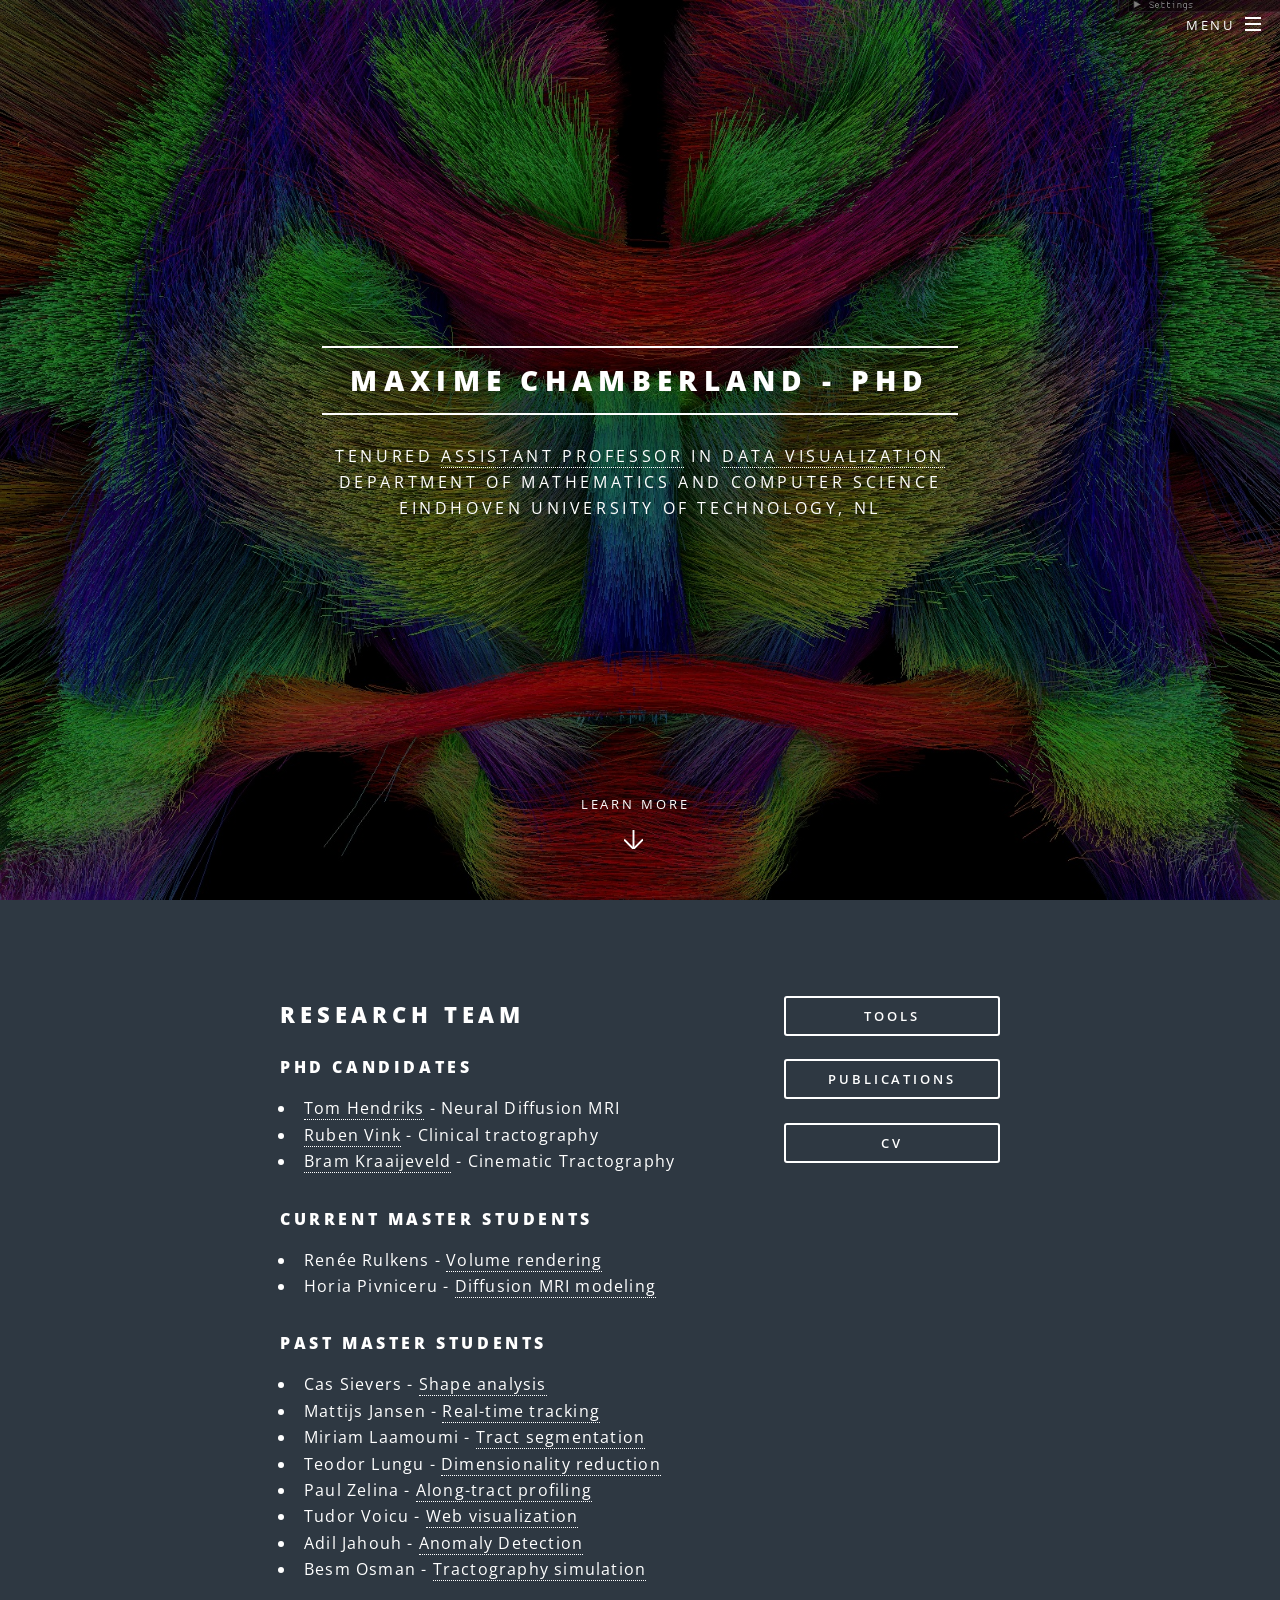
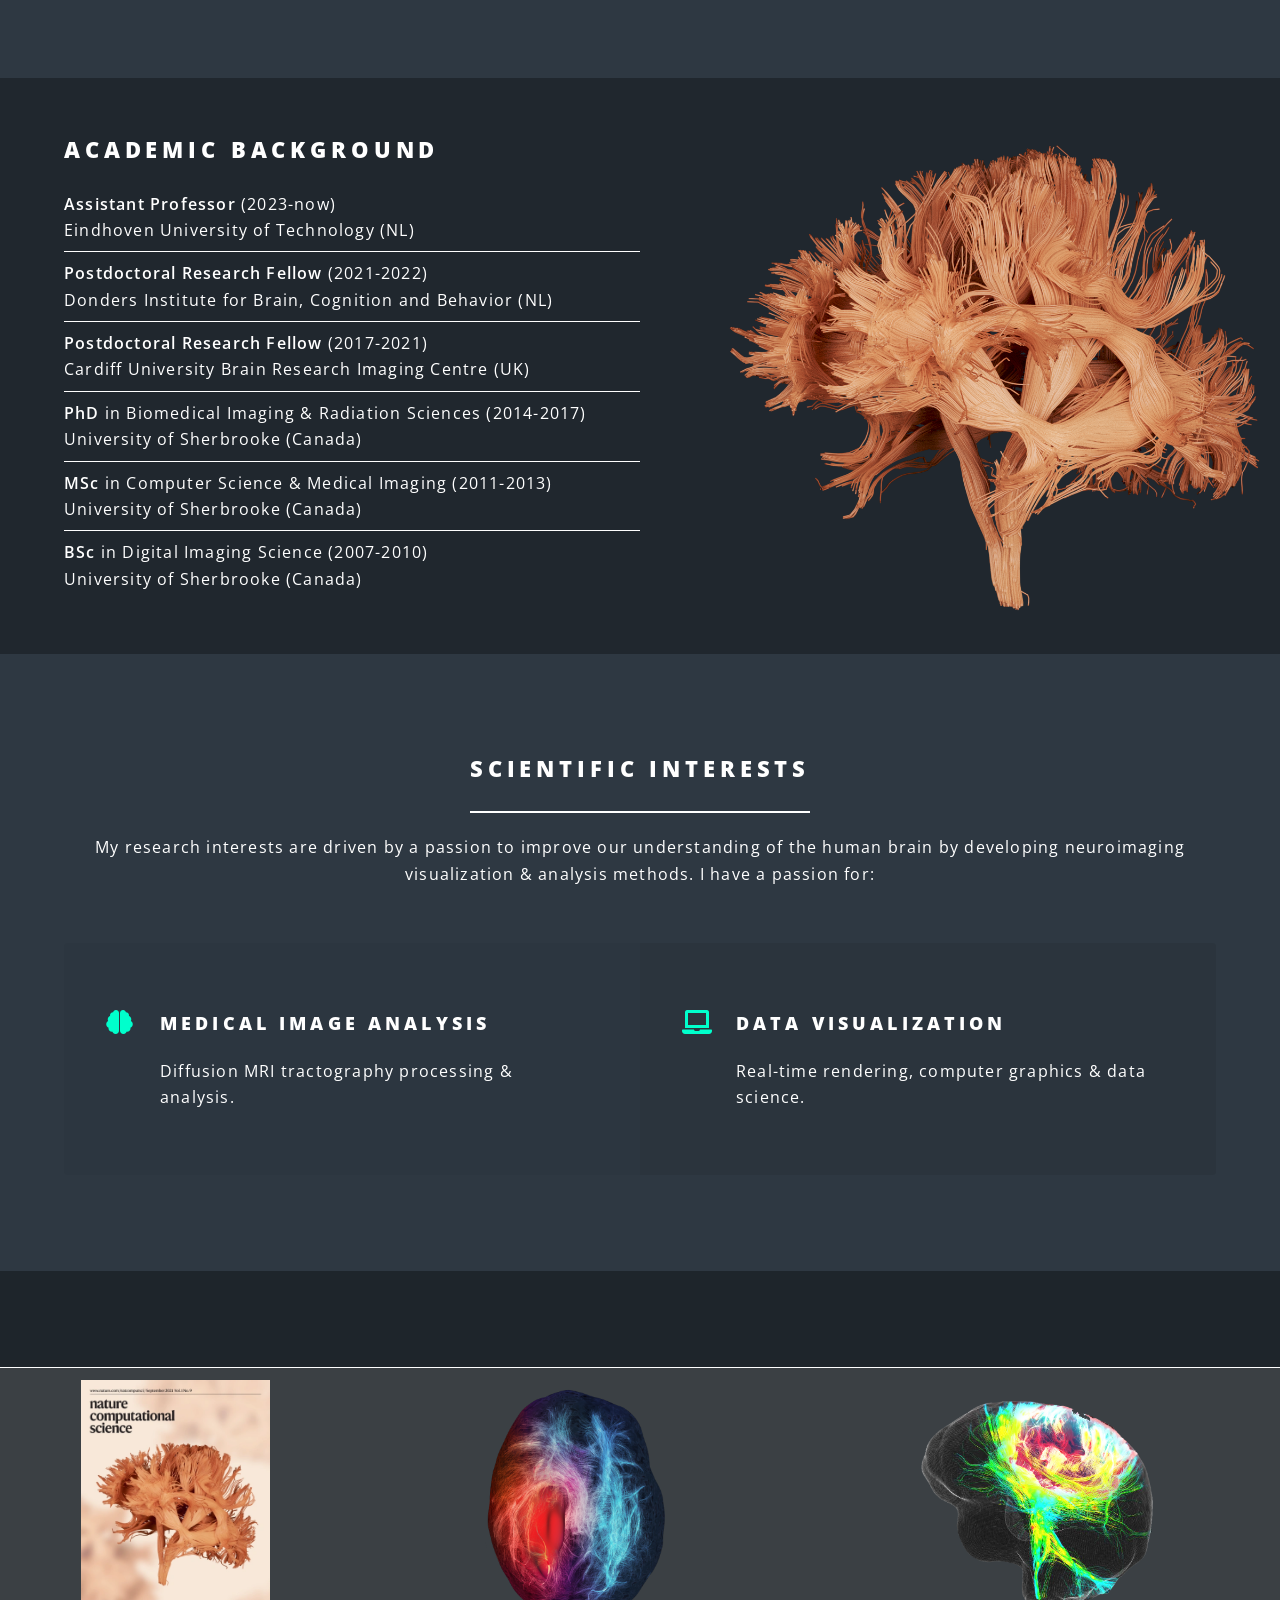
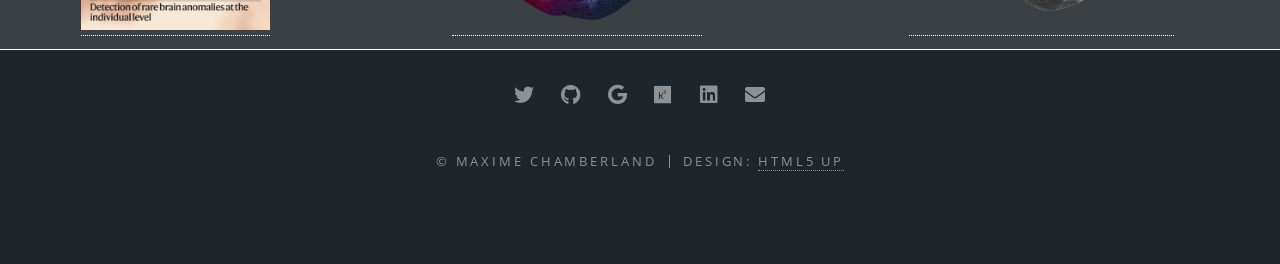
==== index.html @ 9c2e7311 "Update index.html" ====
<!DOCTYPE HTML>
<!--
	Spectral by HTML5 UP
	html5up.net | @ajlkn
	Free for personal and commercial use under the CCA 3.0 license (html5up.net/license)
-->
<html>
	<head>
		<title>Maxime Chamberland - PhD</title>
		<meta charset="utf-8" />
		<meta name="viewport" content="width=device-width, initial-scale=1, user-scalable=no" />
		<link rel="stylesheet" href="assets/css/main.css" />
		<noscript><link rel="stylesheet" href="assets/css/noscript.css" /></noscript>
	</head>
	<body class="landing is-preload">

		<!-- Page Wrapper -->
			<div id="page-wrapper">

				<!-- Header -->
					<header id="header" class="alt">
						<h1><a href="index.html">Maxime Chamberland</a></h1>
						<nav id="nav">
							<ul>
								<li class="special">
									<a href="#menu" class="menuToggle"><span>Menu</span></a>
									<div id="menu">
										<ul>
											<li><a href="index.html">Home</a></li>
											<li><a href="teaching.html">Teaching</a></li>
											<li><a href="https://scholar.google.com/citations?user=7wq30k4AAAAJ&hl=en">Publications</a></li>
											<li><a href="photos.html">Lab photos</a></li>
											<!--<li><a href="#">Log In</a></li>-->
										</ul>
									</div>
								</li>
							</ul>
						</nav>
					</header>

				<!-- Banner -->
					<section id="banner">
						<div class="inner">
							<h2>Maxime Chamberland - PhD</h2>
							<p>Tenured <a href="https://www.tue.nl/en/research/researchers/maxime-chamberland">Assistant Professor</a> in <a href="https://vis.win.tue.nl/">Data Visualization</a><br />
								Department of Mathematics and Computer Science<br \>
								Eindhoven University of Technology, NL</p>
						</div>
						<a href="#one" class="more scrolly">Learn More</a>
					</section>

					<section id="cta" class="wrapper style2">
						<div class="inner">
							<header>
								<h2>Research team</h2>
								<h4>PhD candidates</h4>
								<ul>
									<li><a href="https://research.tue.nl/en/persons/tom-hendriks">Tom Hendriks</a> - Neural Diffusion MRI</li>
									<li><a href="https://research.tue.nl/en/persons/ruben-vink">Ruben Vink</a> - Clinical tractography</li>
									<li><a href="https://research.tue.nl/en/persons/bram-kraaijeveld">Bram Kraaijeveld</a> - Cinematic Tractography</li>
								</ul>
								<h4>Current Master students</h4>
								<ul>
									<li>Renée Rulkens - <a href="https://vis.win.tue.nl/masterprojects/177/">Volume rendering</a></li>
									<li>Horia Pivniceru - <a href="https://vis.win.tue.nl/masterprojects/176/">Diffusion MRI modeling</a></li>
								</ul>
								<h4>Past Master students</h4>
								<ul>
									<li>Cas Sievers - <a href="https://vis.win.tue.nl/masterprojects/127/">Shape analysis</a></li>
									<li>Mattijs Jansen - <a href="https://vis.win.tue.nl/masterprojects/122/">Real-time tracking</a></li>
									<li>Miriam Laamoumi - <a href="https://vis.win.tue.nl/masterprojects/126/">Tract segmentation</a></li>
									<li>Teodor Lungu - <a href="https://vis.win.tue.nl/masterprojects/134/">Dimensionality reduction</a></li>
									<li>Paul Zelina - <a href="https://vis.win.tue.nl/masterprojects/131/">Along-tract profiling</a></li>
									<li>Tudor Voicu - <a href="https://vis.win.tue.nl/masterprojects/132/">Web visualization</a></li>
									<li>Adil Jahouh - <a href="https://vis.win.tue.nl/masterprojects/121/">Anomaly Detection</a></li>
									<li>Besm Osman - <a href="https://vis.win.tue.nl/masterprojects/173/">Tractography simulation</a></li>
								</ul>
							</header>
							<ul class="actions stacked">
								<li><a href="tools.html" class="button fit">Tools</a></li>
								<li><a href="https://scholar.google.com/citations?user=7wq30k4AAAAJ&hl=en" class="button fit">Publications</a></li>
								<li><a href="cv.pdf" class="button fit">CV</a></li>
							</ul>
						</div>
					</section>




				<!-- Two -->
					<!--<section id="two" class="wrapper alt style2">
						<section class="spotlight">
							<div class="image"><img src="images/matcap.png" alt="" /></div><div class="content">
								<h2>Magna primis lobortis<br />
								sed ullamcorper</h2>
								<p>Aliquam ut ex ut augue consectetur interdum. Donec hendrerit imperdiet. Mauris eleifend fringilla nullam aenean mi ligula.</p>
							</div>
						</section>
						<section class="spotlight">
							<div class="image"><img src="images/cc-fx.png" alt="" /></div><div class="content">
								<h2>Tortor dolore feugiat<br />
								elementum magna</h2>
								<p>Aliquam ut ex ut augue consectetur interdum. Donec hendrerit imperdiet. Mauris eleifend fringilla nullam aenean mi ligula.</p>
							</div>
						</section>-->
						<section class="spotlight">
							<div class="image"><img src="images/bundles4.png" alt="" /></div><div class="content">
								<h2>Academic background</h2>
								<ul class="alt">
									<li><b>Assistant Professor</b>
										(2023-now) <br \>Eindhoven University of Technology (NL)</li>
									<li><b>Postdoctoral Research Fellow</b>
										(2021-2022) <br \>Donders Institute for Brain, Cognition and Behavior (NL)</li>
									<li><b>Postdoctoral Research Fellow</b>
										(2017-2021) <br \>Cardiff University Brain Research Imaging Centre (UK)</li>
									<li><b>PhD</b> in Biomedical Imaging & Radiation Sciences
										(2014-2017) <br \>University of Sherbrooke (Canada)</li>
									<li><b>MSc</b> in Computer Science & Medical Imaging
										(2011-2013) <br \>University of Sherbrooke (Canada)</li>
									<li><b>BSc</b> in Digital Imaging Science
										(2007-2010) <br \>University of Sherbrooke (Canada)</li>
								</ul>
	
							</div>
						</section>
					</section>

				

				<!-- CTA -->
					
				<section id="three" class="wrapper style2 special">
					<div class="inner">
						<header class="major">
							<h2>Scientific interests</h2>
							<p>My research interests are driven by a passion to improve our understanding of the human brain by developing neuroimaging visualization & analysis methods. I have a passion for:</p>
						</header>
						<ul class="features">
							<li class="icon solid fa-brain">
								<h3>Medical Image Analysis</h3>
								<p>Diffusion MRI tractography processing & analysis.</p>
							</li>
							<li class="icon solid fa-laptop">
								<h3>Data Visualization</h3>
								<p>Real-time rendering, computer graphics & data science.</p>
							</li>
						</ul>
					</div>
				</section>

				<!-- Footer -->
					<footer id="footer">
						<table>
							<tr>
								<td><a href="https://www.nature.com/articles/s43588-021-00126-8"><img src="images/natcompsci.png" alt="Nature Computational Science" style="height:250px;"></a></td>
								<td><a href="https://www.nsf.gov/news/news_summ.jsp?cntn_id=126758"><img src="images/cerebral.png" alt="2013 International Science and Engineering Visualization Challenge" style="height:250px;"></a></td>	
								<td><a href="https://gagueira.files.wordpress.com/2014/04/gagueira-national-geographic-fev-2014-secrets-of-the-brain.pdf"><img src="images/combined-h.png" alt="National Geographic's" style="height:250px;"></a></td>	
							
							</tr>
						</table>
						<ul class="icons">
							<li><a href="https://twitter.com/MaxChamb" class="icon brands fa-twitter"><span class="label">Twitter</span></a></li>
							<li><a href="https://github.com/chamberm" class="icon brands fa-github"><span class="label">Github</span></a></li>
							<li><a href="https://scholar.google.com/citations?user=7wq30k4AAAAJ&hl=en" class="icon brands fa-google"><span class="label">Google Scholar</span></a></li>
							<li><a href="https://www.researchgate.net/profile/Maxime-Chamberland" class="icon brands fa-researchgate"><span class="label">Research Gate</span></a></li>
							<li><a href="https://www.linkedin.com/in/chamberm/" class="icon brands fa-linkedin"><span class="label">LinkedIn</span></a></li>
							<li><a href="m.chamberland@tue.nl" class="icon solid fa-envelope"><span class="label">Email</span></a></li>
						</ul>
						<ul class="copyright">
							<li>&copy; Maxime Chamberland</li><li>Design: <a href="http://html5up.net">HTML5 UP</a></li>
						</ul>
					</footer>

			</div>

		<!-- Scripts -->
			<script src="assets/js/jquery.min.js"></script>
			<script src="assets/js/jquery.scrollex.min.js"></script>
			<script src="assets/js/jquery.scrolly.min.js"></script>
			<script src="assets/js/browser.min.js"></script>
			<script src="assets/js/breakpoints.min.js"></script>
			<script src="assets/js/util.js"></script>
			<script src="assets/js/main.js"></script>

	</body>
</html>
---- assets/css/main.css ----
@import url(fontawesome-all.min.css);
@import url("https://fonts.googleapis.com/css?family=Open+Sans:400,400italic,600,600italic,800,800italic");

/*
	Spectral by HTML5 UP
	html5up.net | @ajlkn
	Free for personal and commercial use under the CCA 3.0 license (html5up.net/license)
*/

html, body, div, span, applet, object,
iframe, h1, h2, h3, h4, h5, h6, p, blockquote,
pre, a, abbr, acronym, address, big, cite,
code, del, dfn, em, img, ins, kbd, q, s, samp,
small, strike, strong, sub, sup, tt, var, b,
u, i, center, dl, dt, dd, ol, ul, li, fieldset,
form, label, legend, table, caption, tbody,
tfoot, thead, tr, th, td, article, aside,
canvas, details, embed, figure, figcaption,
footer, header, hgroup, menu, nav, output, ruby,
section, summary, time, mark, audio, video {
	margin: 0;
	padding: 0;
	border: 0;
	font-size: 100%;
	font: inherit;
	vertical-align: baseline;}

article, aside, details, figcaption, figure,
footer, header, hgroup, menu, nav, section {
	display: block;}

body {
	line-height: 1;
}

ol, ul {
	list-style: none;
}

blockquote, q {
	quotes: none;
}

	blockquote:before, blockquote:after, q:before, q:after {
		content: '';
		content: none;
	}

table {
	border-collapse: collapse;
	border-spacing: 0;
}

body {
	-webkit-text-size-adjust: none;
}

mark {
	background-color: transparent;
	color: inherit;
}

input::-moz-focus-inner {
	border: 0;
	padding: 0;
}

input, select, textarea {
	-moz-appearance: none;
	-webkit-appearance: none;
	-ms-appearance: none;
	appearance: none;
}

/* Basic */

	@-ms-viewport {
		width: device-width;
	}

	html {
		box-sizing: border-box;
	}

	*, *:before, *:after {
		box-sizing: inherit;
	}

	body {
		background: #2e3842;
	}

		body.is-preload *, body.is-preload *:before, body.is-preload *:after {
			-moz-animation: none !important;
			-webkit-animation: none !important;
			-ms-animation: none !important;
			animation: none !important;
			-moz-transition: none !important;
			-webkit-transition: none !important;
			-ms-transition: none !important;
			transition: none !important;
		}

	body, input, select, textarea {
		color: #fff;
		font-family: "Open Sans", Helvetica, sans-serif;
		font-size: 15pt;
		font-weight: 400;
		letter-spacing: 0.075em;
		line-height: 1.65em;
	}

		@media screen and (max-width: 1680px) {

			body, input, select, textarea {
				font-size: 13pt;
			}

		}

		@media screen and (max-width: 1280px) {

			body, input, select, textarea {
				font-size: 12pt;
			}

		}

		@media screen and (max-width: 736px) {

			body, input, select, textarea {
				font-size: 11pt;
				letter-spacing: 0.0375em;
			}

		}

	a {
		-moz-transition: color 0.2s ease, border-bottom-color 0.2s ease;
		-webkit-transition: color 0.2s ease, border-bottom-color 0.2s ease;
		-ms-transition: color 0.2s ease, border-bottom-color 0.2s ease;
		transition: color 0.2s ease, border-bottom-color 0.2s ease;
		border-bottom: dotted 1px;
		color: inherit;
		text-decoration: none;
	}

		a:hover {
			border-bottom-color: transparent;
		}

	strong, b {
		color: #fff;
		font-weight: 600;
	}

	em, i {
		font-style: italic;
	}

	p {
		margin: 0 0 2em 0;
	}

	h1, h2, h3, h4, h5, h6 {
		color: #fff;
		font-weight: 800;
		letter-spacing: 0.225em;
		line-height: 1em;
		margin: 0 0 1em 0;
		text-transform: uppercase;
	}

		h1 a, h2 a, h3 a, h4 a, h5 a, h6 a {
			color: inherit;
			text-decoration: none;
		}

	h2 {
		font-size: 1.35em;
		line-height: 1.75em;
	}

		@media screen and (max-width: 736px) {

			h2 {
				font-size: 1.1em;
				line-height: 1.65em;
			}

		}

	h3 {
		font-size: 1.15em;
		line-height: 1.75em;
	}

		@media screen and (max-width: 736px) {

			h3 {
				font-size: 1em;
				line-height: 1.65em;
			}

		}

	h4 {
		font-size: 1em;
		line-height: 1.5em;
	}

	h5 {
		font-size: 0.8em;
		line-height: 1.5em;
	}

	h6 {
		font-size: 0.7em;
		line-height: 1.5em;
	}

	sub {
		font-size: 0.8em;
		position: relative;
		top: 0.5em;
	}

	sup {
		font-size: 0.8em;
		position: relative;
		top: -0.5em;
	}

	hr {
		border: 0;
		border-bottom: solid 2px #fff;
		margin: 3em 0;
	}

		hr.major {
			margin: 4.5em 0;
		}

	blockquote {
		border-left: solid 4px #fff;
		font-style: italic;
		margin: 0 0 2em 0;
		padding: 0.5em 0 0.5em 2em;
	}

	code {
		background: rgba(144, 144, 144, 0.25);
		border-radius: 3px;
		font-family: "Courier New", monospace;
		font-size: 0.9em;
		letter-spacing: 0;
		margin: 0 0.25em;
		padding: 0.25em 0.65em;
	}

	pre {
		-webkit-overflow-scrolling: touch;
		font-family: "Courier New", monospace;
		font-size: 0.9em;
		margin: 0 0 2em 0;
	}

		pre code {
			display: block;
			line-height: 1.75em;
			padding: 1em 1.5em;
			overflow-x: auto;
		}

	.align-left {
		text-align: left;
	}

	.align-center {
		text-align: center;
	}

	.align-right {
		text-align: right;
	}

/* Row */

	.row {
		display: flex;
		flex-wrap: wrap;
		box-sizing: border-box;
		align-items: stretch;
	}

		.row > * {
			box-sizing: border-box;
		}

		.row.gtr-uniform > * > :last-child {
			margin-bottom: 0;
		}

		.row.aln-left {
			justify-content: flex-start;
		}

		.row.aln-center {
			justify-content: center;
		}

		.row.aln-right {
			justify-content: flex-end;
		}

		.row.aln-top {
			align-items: flex-start;
		}

		.row.aln-middle {
			align-items: center;
		}

		.row.aln-bottom {
			align-items: flex-end;
		}

		.row > .imp {
			order: -1;
		}

		.row > .col-1 {
			width: 8.33333%;
		}

		.row > .off-1 {
			margin-left: 8.33333%;
		}

		.row > .col-2 {
			width: 16.66667%;
		}

		.row > .off-2 {
			margin-left: 16.66667%;
		}

		.row > .col-3 {
			width: 25%;
		}

		.row > .off-3 {
			margin-left: 25%;
		}

		.row > .col-4 {
			width: 33.33333%;
		}

		.row > .off-4 {
			margin-left: 33.33333%;
		}

		.row > .col-5 {
			width: 41.66667%;
		}

		.row > .off-5 {
			margin-left: 41.66667%;
		}

		.row > .col-6 {
			width: 50%;
		}

		.row > .off-6 {
			margin-left: 50%;
		}

		.row > .col-7 {
			width: 58.33333%;
		}

		.row > .off-7 {
			margin-left: 58.33333%;
		}

		.row > .col-8 {
			width: 66.66667%;
		}

		.row > .off-8 {
			margin-left: 66.66667%;
		}

		.row > .col-9 {
			width: 75%;
		}

		.row > .off-9 {
			margin-left: 75%;
		}

		.row > .col-10 {
			width: 83.33333%;
		}

		.row > .off-10 {
			margin-left: 83.33333%;
		}

		.row > .col-11 {
			width: 91.66667%;
		}

		.row > .off-11 {
			margin-left: 91.66667%;
		}

		.row > .col-12 {
			width: 100%;
		}

		.row > .off-12 {
			margin-left: 100%;
		}

		.row.gtr-0 {
			margin-top: 0;
			margin-left: 0em;
		}

			.row.gtr-0 > * {
				padding: 0 0 0 0em;
			}

			.row.gtr-0.gtr-uniform {
				margin-top: 0em;
			}

				.row.gtr-0.gtr-uniform > * {
					padding-top: 0em;
				}

		.row.gtr-25 {
			margin-top: 0;
			margin-left: -0.375em;
		}

			.row.gtr-25 > * {
				padding: 0 0 0 0.375em;
			}

			.row.gtr-25.gtr-uniform {
				margin-top: -0.375em;
			}

				.row.gtr-25.gtr-uniform > * {
					padding-top: 0.375em;
				}

		.row.gtr-50 {
			margin-top: 0;
			margin-left: -0.75em;
		}

			.row.gtr-50 > * {
				padding: 0 0 0 0.75em;
			}

			.row.gtr-50.gtr-uniform {
				margin-top: -0.75em;
			}

				.row.gtr-50.gtr-uniform > * {
					padding-top: 0.75em;
				}

		.row {
			margin-top: 0;
			margin-left: -1.5em;
		}

			.row > * {
				padding: 0 0 0 1.5em;
			}

			.row.gtr-uniform {
				margin-top: -1.5em;
			}

				.row.gtr-uniform > * {
					padding-top: 1.5em;
				}

		.row.gtr-150 {
			margin-top: 0;
			margin-left: -2.25em;
		}

			.row.gtr-150 > * {
				padding: 0 0 0 2.25em;
			}

			.row.gtr-150.gtr-uniform {
				margin-top: -2.25em;
			}

				.row.gtr-150.gtr-uniform > * {
					padding-top: 2.25em;
				}

		.row.gtr-200 {
			margin-top: 0;
			margin-left: -3em;
		}

			.row.gtr-200 > * {
				padding: 0 0 0 3em;
			}

			.row.gtr-200.gtr-uniform {
				margin-top: -3em;
			}

				.row.gtr-200.gtr-uniform > * {
					padding-top: 3em;
				}

		@media screen and (max-width: 1680px) {

			.row {
				display: flex;
				flex-wrap: wrap;
				box-sizing: border-box;
				align-items: stretch;
			}

				.row > * {
					box-sizing: border-box;
				}

				.row.gtr-uniform > * > :last-child {
					margin-bottom: 0;
				}

				.row.aln-left {
					justify-content: flex-start;
				}

				.row.aln-center {
					justify-content: center;
				}

				.row.aln-right {
					justify-content: flex-end;
				}

				.row.aln-top {
					align-items: flex-start;
				}

				.row.aln-middle {
					align-items: center;
				}

				.row.aln-bottom {
					align-items: flex-end;
				}

				.row > .imp-xlarge {
					order: -1;
				}

				.row > .col-1-xlarge {
					width: 8.33333%;
				}

				.row > .off-1-xlarge {
					margin-left: 8.33333%;
				}

				.row > .col-2-xlarge {
					width: 16.66667%;
				}

				.row > .off-2-xlarge {
					margin-left: 16.66667%;
				}

				.row > .col-3-xlarge {
					width: 25%;
				}

				.row > .off-3-xlarge {
					margin-left: 25%;
				}

				.row > .col-4-xlarge {
					width: 33.33333%;
				}

				.row > .off-4-xlarge {
					margin-left: 33.33333%;
				}

				.row > .col-5-xlarge {
					width: 41.66667%;
				}

				.row > .off-5-xlarge {
					margin-left: 41.66667%;
				}

				.row > .col-6-xlarge {
					width: 50%;
				}

				.row > .off-6-xlarge {
					margin-left: 50%;
				}

				.row > .col-7-xlarge {
					width: 58.33333%;
				}

				.row > .off-7-xlarge {
					margin-left: 58.33333%;
				}

				.row > .col-8-xlarge {
					width: 66.66667%;
				}

				.row > .off-8-xlarge {
					margin-left: 66.66667%;
				}

				.row > .col-9-xlarge {
					width: 75%;
				}

				.row > .off-9-xlarge {
					margin-left: 75%;
				}

				.row > .col-10-xlarge {
					width: 83.33333%;
				}

				.row > .off-10-xlarge {
					margin-left: 83.33333%;
				}

				.row > .col-11-xlarge {
					width: 91.66667%;
				}

				.row > .off-11-xlarge {
					margin-left: 91.66667%;
				}

				.row > .col-12-xlarge {
					width: 100%;
				}

				.row > .off-12-xlarge {
					margin-left: 100%;
				}

				.row.gtr-0 {
					margin-top: 0;
					margin-left: 0em;
				}

					.row.gtr-0 > * {
						padding: 0 0 0 0em;
					}

					.row.gtr-0.gtr-uniform {
						margin-top: 0em;
					}

						.row.gtr-0.gtr-uniform > * {
							padding-top: 0em;
						}

				.row.gtr-25 {
					margin-top: 0;
					margin-left: -0.375em;
				}

					.row.gtr-25 > * {
						padding: 0 0 0 0.375em;
					}

					.row.gtr-25.gtr-uniform {
						margin-top: -0.375em;
					}

						.row.gtr-25.gtr-uniform > * {
							padding-top: 0.375em;
						}

				.row.gtr-50 {
					margin-top: 0;
					margin-left: -0.75em;
				}

					.row.gtr-50 > * {
						padding: 0 0 0 0.75em;
					}

					.row.gtr-50.gtr-uniform {
						margin-top: -0.75em;
					}

						.row.gtr-50.gtr-uniform > * {
							padding-top: 0.75em;
						}

				.row {
					margin-top: 0;
					margin-left: -1.5em;
				}

					.row > * {
						padding: 0 0 0 1.5em;
					}

					.row.gtr-uniform {
						margin-top: -1.5em;
					}

						.row.gtr-uniform > * {
							padding-top: 1.5em;
						}

				.row.gtr-150 {
					margin-top: 0;
					margin-left: -2.25em;
				}

					.row.gtr-150 > * {
						padding: 0 0 0 2.25em;
					}

					.row.gtr-150.gtr-uniform {
						margin-top: -2.25em;
					}

						.row.gtr-150.gtr-uniform > * {
							padding-top: 2.25em;
						}

				.row.gtr-200 {
					margin-top: 0;
					margin-left: -3em;
				}

					.row.gtr-200 > * {
						padding: 0 0 0 3em;
					}

					.row.gtr-200.gtr-uniform {
						margin-top: -3em;
					}

						.row.gtr-200.gtr-uniform > * {
							padding-top: 3em;
						}

		}

		@media screen and (max-width: 1280px) {

			.row {
				display: flex;
				flex-wrap: wrap;
				box-sizing: border-box;
				align-items: stretch;
			}

				.row > * {
					box-sizing: border-box;
				}

				.row.gtr-uniform > * > :last-child {
					margin-bottom: 0;
				}

				.row.aln-left {
					justify-content: flex-start;
				}

				.row.aln-center {
					justify-content: center;
				}

				.row.aln-right {
					justify-content: flex-end;
				}

				.row.aln-top {
					align-items: flex-start;
				}

				.row.aln-middle {
					align-items: center;
				}

				.row.aln-bottom {
					align-items: flex-end;
				}

				.row > .imp-large {
					order: -1;
				}

				.row > .col-1-large {
					width: 8.33333%;
				}

				.row > .off-1-large {
					margin-left: 8.33333%;
				}

				.row > .col-2-large {
					width: 16.66667%;
				}

				.row > .off-2-large {
					margin-left: 16.66667%;
				}

				.row > .col-3-large {
					width: 25%;
				}

				.row > .off-3-large {
					margin-left: 25%;
				}

				.row > .col-4-large {
					width: 33.33333%;
				}

				.row > .off-4-large {
					margin-left: 33.33333%;
				}

				.row > .col-5-large {
					width: 41.66667%;
				}

				.row > .off-5-large {
					margin-left: 41.66667%;
				}

				.row > .col-6-large {
					width: 50%;
				}

				.row > .off-6-large {
					margin-left: 50%;
				}

				.row > .col-7-large {
					width: 58.33333%;
				}

				.row > .off-7-large {
					margin-left: 58.33333%;
				}

				.row > .col-8-large {
					width: 66.66667%;
				}

				.row > .off-8-large {
					margin-left: 66.66667%;
				}

				.row > .col-9-large {
					width: 75%;
				}

				.row > .off-9-large {
					margin-left: 75%;
				}

				.row > .col-10-large {
					width: 83.33333%;
				}

				.row > .off-10-large {
					margin-left: 83.33333%;
				}

				.row > .col-11-large {
					width: 91.66667%;
				}

				.row > .off-11-large {
					margin-left: 91.66667%;
				}

				.row > .col-12-large {
					width: 100%;
				}

				.row > .off-12-large {
					margin-left: 100%;
				}

				.row.gtr-0 {
					margin-top: 0;
					margin-left: 0em;
				}

					.row.gtr-0 > * {
						padding: 0 0 0 0em;
					}

					.row.gtr-0.gtr-uniform {
						margin-top: 0em;
					}

						.row.gtr-0.gtr-uniform > * {
							padding-top: 0em;
						}

				.row.gtr-25 {
					margin-top: 0;
					margin-left: -0.375em;
				}

					.row.gtr-25 > * {
						padding: 0 0 0 0.375em;
					}

					.row.gtr-25.gtr-uniform {
						margin-top: -0.375em;
					}

						.row.gtr-25.gtr-uniform > * {
							padding-top: 0.375em;
						}

				.row.gtr-50 {
					margin-top: 0;
					margin-left: -0.75em;
				}

					.row.gtr-50 > * {
						padding: 0 0 0 0.75em;
					}

					.row.gtr-50.gtr-uniform {
						margin-top: -0.75em;
					}

						.row.gtr-50.gtr-uniform > * {
							padding-top: 0.75em;
						}

				.row {
					margin-top: 0;
					margin-left: -1.5em;
				}

					.row > * {
						padding: 0 0 0 1.5em;
					}

					.row.gtr-uniform {
						margin-top: -1.5em;
					}

						.row.gtr-uniform > * {
							padding-top: 1.5em;
						}

				.row.gtr-150 {
					margin-top: 0;
					margin-left: -2.25em;
				}

					.row.gtr-150 > * {
						padding: 0 0 0 2.25em;
					}

					.row.gtr-150.gtr-uniform {
						margin-top: -2.25em;
					}

						.row.gtr-150.gtr-uniform > * {
							padding-top: 2.25em;
						}

				.row.gtr-200 {
					margin-top: 0;
					margin-left: -3em;
				}

					.row.gtr-200 > * {
						padding: 0 0 0 3em;
					}

					.row.gtr-200.gtr-uniform {
						margin-top: -3em;
					}

						.row.gtr-200.gtr-uniform > * {
							padding-top: 3em;
						}

		}

		@media screen and (max-width: 980px) {

			.row {
				display: flex;
				flex-wrap: wrap;
				box-sizing: border-box;
				align-items: stretch;
			}

				.row > * {
					box-sizing: border-box;
				}

				.row.gtr-uniform > * > :last-child {
					margin-bottom: 0;
				}

				.row.aln-left {
					justify-content: flex-start;
				}

				.row.aln-center {
					justify-content: center;
				}

				.row.aln-right {
					justify-content: flex-end;
				}

				.row.aln-top {
					align-items: flex-start;
				}

				.row.aln-middle {
					align-items: center;
				}

				.row.aln-bottom {
					align-items: flex-end;
				}

				.row > .imp-medium {
					order: -1;
				}

				.row > .col-1-medium {
					width: 8.33333%;
				}

				.row > .off-1-medium {
					margin-left: 8.33333%;
				}

				.row > .col-2-medium {
					width: 16.66667%;
				}

				.row > .off-2-medium {
					margin-left: 16.66667%;
				}

				.row > .col-3-medium {
					width: 25%;
				}

				.row > .off-3-medium {
					margin-left: 25%;
				}

				.row > .col-4-medium {
					width: 33.33333%;
				}

				.row > .off-4-medium {
					margin-left: 33.33333%;
				}

				.row > .col-5-medium {
					width: 41.66667%;
				}

				.row > .off-5-medium {
					margin-left: 41.66667%;
				}

				.row > .col-6-medium {
					width: 50%;
				}

				.row > .off-6-medium {
					margin-left: 50%;
				}

				.row > .col-7-medium {
					width: 58.33333%;
				}

				.row > .off-7-medium {
					margin-left: 58.33333%;
				}

				.row > .col-8-medium {
					width: 66.66667%;
				}

				.row > .off-8-medium {
					margin-left: 66.66667%;
				}

				.row > .col-9-medium {
					width: 75%;
				}

				.row > .off-9-medium {
					margin-left: 75%;
				}

				.row > .col-10-medium {
					width: 83.33333%;
				}

				.row > .off-10-medium {
					margin-left: 83.33333%;
				}

				.row > .col-11-medium {
					width: 91.66667%;
				}

				.row > .off-11-medium {
					margin-left: 91.66667%;
				}

				.row > .col-12-medium {
					width: 100%;
				}

				.row > .off-12-medium {
					margin-left: 100%;
				}

				.row.gtr-0 {
					margin-top: 0;
					margin-left: 0em;
				}

					.row.gtr-0 > * {
						padding: 0 0 0 0em;
					}

					.row.gtr-0.gtr-uniform {
						margin-top: 0em;
					}

						.row.gtr-0.gtr-uniform > * {
							padding-top: 0em;
						}

				.row.gtr-25 {
					margin-top: 0;
					margin-left: -0.375em;
				}

					.row.gtr-25 > * {
						padding: 0 0 0 0.375em;
					}

					.row.gtr-25.gtr-uniform {
						margin-top: -0.375em;
					}

						.row.gtr-25.gtr-uniform > * {
							padding-top: 0.375em;
						}

				.row.gtr-50 {
					margin-top: 0;
					margin-left: -0.75em;
				}

					.row.gtr-50 > * {
						padding: 0 0 0 0.75em;
					}

					.row.gtr-50.gtr-uniform {
						margin-top: -0.75em;
					}

						.row.gtr-50.gtr-uniform > * {
							padding-top: 0.75em;
						}

				.row {
					margin-top: 0;
					margin-left: -1.5em;
				}

					.row > * {
						padding: 0 0 0 1.5em;
					}

					.row.gtr-uniform {
						margin-top: -1.5em;
					}

						.row.gtr-uniform > * {
							padding-top: 1.5em;
						}

				.row.gtr-150 {
					margin-top: 0;
					margin-left: -2.25em;
				}

					.row.gtr-150 > * {
						padding: 0 0 0 2.25em;
					}

					.row.gtr-150.gtr-uniform {
						margin-top: -2.25em;
					}

						.row.gtr-150.gtr-uniform > * {
							padding-top: 2.25em;
						}

				.row.gtr-200 {
					margin-top: 0;
					margin-left: -3em;
				}

					.row.gtr-200 > * {
						padding: 0 0 0 3em;
					}

					.row.gtr-200.gtr-uniform {
						margin-top: -3em;
					}

						.row.gtr-200.gtr-uniform > * {
							padding-top: 3em;
						}

		}

		@media screen and (max-width: 736px) {

			.row {
				display: flex;
				flex-wrap: wrap;
				box-sizing: border-box;
				align-items: stretch;
			}

				.row > * {
					box-sizing: border-box;
				}

				.row.gtr-uniform > * > :last-child {
					margin-bottom: 0;
				}

				.row.aln-left {
					justify-content: flex-start;
				}

				.row.aln-center {
					justify-content: center;
				}

				.row.aln-right {
					justify-content: flex-end;
				}

				.row.aln-top {
					align-items: flex-start;
				}

				.row.aln-middle {
					align-items: center;
				}

				.row.aln-bottom {
					align-items: flex-end;
				}

				.row > .imp-small {
					order: -1;
				}

				.row > .col-1-small {
					width: 8.33333%;
				}

				.row > .off-1-small {
					margin-left: 8.33333%;
				}

				.row > .col-2-small {
					width: 16.66667%;
				}

				.row > .off-2-small {
					margin-left: 16.66667%;
				}

				.row > .col-3-small {
					width: 25%;
				}

				.row > .off-3-small {
					margin-left: 25%;
				}

				.row > .col-4-small {
					width: 33.33333%;
				}

				.row > .off-4-small {
					margin-left: 33.33333%;
				}

				.row > .col-5-small {
					width: 41.66667%;
				}

				.row > .off-5-small {
					margin-left: 41.66667%;
				}

				.row > .col-6-small {
					width: 50%;
				}

				.row > .off-6-small {
					margin-left: 50%;
				}

				.row > .col-7-small {
					width: 58.33333%;
				}

				.row > .off-7-small {
					margin-left: 58.33333%;
				}

				.row > .col-8-small {
					width: 66.66667%;
				}

				.row > .off-8-small {
					margin-left: 66.66667%;
				}

				.row > .col-9-small {
					width: 75%;
				}

				.row > .off-9-small {
					margin-left: 75%;
				}

				.row > .col-10-small {
					width: 83.33333%;
				}

				.row > .off-10-small {
					margin-left: 83.33333%;
				}

				.row > .col-11-small {
					width: 91.66667%;
				}

				.row > .off-11-small {
					margin-left: 91.66667%;
				}

				.row > .col-12-small {
					width: 100%;
				}

				.row > .off-12-small {
					margin-left: 100%;
				}

				.row.gtr-0 {
					margin-top: 0;
					margin-left: 0em;
				}

					.row.gtr-0 > * {
						padding: 0 0 0 0em;
					}

					.row.gtr-0.gtr-uniform {
						margin-top: 0em;
					}

						.row.gtr-0.gtr-uniform > * {
							padding-top: 0em;
						}

				.row.gtr-25 {
					margin-top: 0;
					margin-left: -0.375em;
				}

					.row.gtr-25 > * {
						padding: 0 0 0 0.375em;
					}

					.row.gtr-25.gtr-uniform {
						margin-top: -0.375em;
					}

						.row.gtr-25.gtr-uniform > * {
							padding-top: 0.375em;
						}

				.row.gtr-50 {
					margin-top: 0;
					margin-left: -0.75em;
				}

					.row.gtr-50 > * {
						padding: 0 0 0 0.75em;
					}

					.row.gtr-50.gtr-uniform {
						margin-top: -0.75em;
					}

						.row.gtr-50.gtr-uniform > * {
							padding-top: 0.75em;
						}

				.row {
					margin-top: 0;
					margin-left: -1.5em;
				}

					.row > * {
						padding: 0 0 0 1.5em;
					}

					.row.gtr-uniform {
						margin-top: -1.5em;
					}

						.row.gtr-uniform > * {
							padding-top: 1.5em;
						}

				.row.gtr-150 {
					margin-top: 0;
					margin-left: -2.25em;
				}

					.row.gtr-150 > * {
						padding: 0 0 0 2.25em;
					}

					.row.gtr-150.gtr-uniform {
						margin-top: -2.25em;
					}

						.row.gtr-150.gtr-uniform > * {
							padding-top: 2.25em;
						}

				.row.gtr-200 {
					margin-top: 0;
					margin-left: -3em;
				}

					.row.gtr-200 > * {
						padding: 0 0 0 3em;
					}

					.row.gtr-200.gtr-uniform {
						margin-top: -3em;
					}

						.row.gtr-200.gtr-uniform > * {
							padding-top: 3em;
						}

		}

		@media screen and (max-width: 480px) {

			.row {
				display: flex;
				flex-wrap: wrap;
				box-sizing: border-box;
				align-items: stretch;
			}

				.row > * {
					box-sizing: border-box;
				}

				.row.gtr-uniform > * > :last-child {
					margin-bottom: 0;
				}

				.row.aln-left {
					justify-content: flex-start;
				}

				.row.aln-center {
					justify-content: center;
				}

				.row.aln-right {
					justify-content: flex-end;
				}

				.row.aln-top {
					align-items: flex-start;
				}

				.row.aln-middle {
					align-items: center;
				}

				.row.aln-bottom {
					align-items: flex-end;
				}

				.row > .imp-xsmall {
					order: -1;
				}

				.row > .col-1-xsmall {
					width: 8.33333%;
				}

				.row > .off-1-xsmall {
					margin-left: 8.33333%;
				}

				.row > .col-2-xsmall {
					width: 16.66667%;
				}

				.row > .off-2-xsmall {
					margin-left: 16.66667%;
				}

				.row > .col-3-xsmall {
					width: 25%;
				}

				.row > .off-3-xsmall {
					margin-left: 25%;
				}

				.row > .col-4-xsmall {
					width: 33.33333%;
				}

				.row > .off-4-xsmall {
					margin-left: 33.33333%;
				}

				.row > .col-5-xsmall {
					width: 41.66667%;
				}

				.row > .off-5-xsmall {
					margin-left: 41.66667%;
				}

				.row > .col-6-xsmall {
					width: 50%;
				}

				.row > .off-6-xsmall {
					margin-left: 50%;
				}

				.row > .col-7-xsmall {
					width: 58.33333%;
				}

				.row > .off-7-xsmall {
					margin-left: 58.33333%;
				}

				.row > .col-8-xsmall {
					width: 66.66667%;
				}

				.row > .off-8-xsmall {
					margin-left: 66.66667%;
				}

				.row > .col-9-xsmall {
					width: 75%;
				}

				.row > .off-9-xsmall {
					margin-left: 75%;
				}

				.row > .col-10-xsmall {
					width: 83.33333%;
				}

				.row > .off-10-xsmall {
					margin-left: 83.33333%;
				}

				.row > .col-11-xsmall {
					width: 91.66667%;
				}

				.row > .off-11-xsmall {
					margin-left: 91.66667%;
				}

				.row > .col-12-xsmall {
					width: 100%;
				}

				.row > .off-12-xsmall {
					margin-left: 100%;
				}

				.row.gtr-0 {
					margin-top: 0;
					margin-left: 0em;
				}

					.row.gtr-0 > * {
						padding: 0 0 0 0em;
					}

					.row.gtr-0.gtr-uniform {
						margin-top: 0em;
					}

						.row.gtr-0.gtr-uniform > * {
							padding-top: 0em;
						}

				.row.gtr-25 {
					margin-top: 0;
					margin-left: -0.375em;
				}

					.row.gtr-25 > * {
						padding: 0 0 0 0.375em;
					}

					.row.gtr-25.gtr-uniform {
						margin-top: -0.375em;
					}

						.row.gtr-25.gtr-uniform > * {
							padding-top: 0.375em;
						}

				.row.gtr-50 {
					margin-top: 0;
					margin-left: -0.75em;
				}

					.row.gtr-50 > * {
						padding: 0 0 0 0.75em;
					}

					.row.gtr-50.gtr-uniform {
						margin-top: -0.75em;
					}

						.row.gtr-50.gtr-uniform > * {
							padding-top: 0.75em;
						}

				.row {
					margin-top: 0;
					margin-left: -1.5em;
				}

					.row > * {
						padding: 0 0 0 1.5em;
					}

					.row.gtr-uniform {
						margin-top: -1.5em;
					}

						.row.gtr-uniform > * {
							padding-top: 1.5em;
						}

				.row.gtr-150 {
					margin-top: 0;
					margin-left: -2.25em;
				}

					.row.gtr-150 > * {
						padding: 0 0 0 2.25em;
					}

					.row.gtr-150.gtr-uniform {
						margin-top: -2.25em;
					}

						.row.gtr-150.gtr-uniform > * {
							padding-top: 2.25em;
						}

				.row.gtr-200 {
					margin-top: 0;
					margin-left: -3em;
				}

					.row.gtr-200 > * {
						padding: 0 0 0 3em;
					}

					.row.gtr-200.gtr-uniform {
						margin-top: -3em;
					}

						.row.gtr-200.gtr-uniform > * {
							padding-top: 3em;
						}

		}

/* Section/Article */

	section.special, article.special {
		text-align: center;
	}

	header p {
		color: rgba(255, 255, 255, 0.5);
		position: relative;
		top: -0.25em;
	}

	header h3 + p {
		font-size: 1.1em;
	}

	header h4 + p,
	header h5 + p,
	header h6 + p {
		font-size: 0.9em;
	}

	header.major {
		margin: 0 0 3.5em 0;
	}

		header.major h2, header.major h3, header.major h4, header.major h5, header.major h6 {
			border-bottom: solid 2px #fff;
			display: inline-block;
			padding-bottom: 1em;
			position: relative;
		}

			header.major h2:after, header.major h3:after, header.major h4:after, header.major h5:after, header.major h6:after {
				content: '';
				display: block;
				height: 1px;
			}

		header.major p {
			color: #fff;
			top: 0;
		}

		@media screen and (max-width: 736px) {

			header.major {
				margin: 0 0 2em 0;
			}

		}

	@media screen and (max-width: 980px) {

		header br {
			display: none;
		}

	}

/* Form */

	form {
		margin: 0 0 2em 0;
	}

	label {
		color: #fff;
		display: block;
		font-size: 0.9em;
		font-weight: 600;
		margin: 0 0 1em 0;
	}

	input[type="text"],
	input[type="password"],
	input[type="email"],
	select,
	textarea {
		-moz-appearance: none;
		-webkit-appearance: none;
		-ms-appearance: none;
		appearance: none;
		background-color: rgba(144, 144, 144, 0.25);
		border-radius: 3px;
		border: none;
		color: inherit;
		display: block;
		outline: 0;
		padding: 0 1em;
		text-decoration: none;
		width: 100%;
	}

		input[type="text"]:invalid,
		input[type="password"]:invalid,
		input[type="email"]:invalid,
		select:invalid,
		textarea:invalid {
			box-shadow: none;
		}

		input[type="text"]:focus,
		input[type="password"]:focus,
		input[type="email"]:focus,
		select:focus,
		textarea:focus {
			box-shadow: 0 0 0 2px #21b2a6;
		}

	select {
		background-size: 1.25em;
		background-repeat: no-repeat;
		background-position: calc(100% - 1em) center;
		height: 2.75em;
		padding-right: 2.75em;
		text-overflow: ellipsis;
	}

		select:focus::-ms-value {
			background-color: transparent;
		}

		select::-ms-expand {
			display: none;
		}

	input[type="text"],
	input[type="password"],
	input[type="email"],
	select {
		height: 2.75em;
	}

	textarea {
		padding: 0.75em 1em;
	}

	input[type="checkbox"],
	input[type="radio"] {
		-moz-appearance: none;
		-webkit-appearance: none;
		-ms-appearance: none;
		appearance: none;
		display: block;
		float: left;
		margin-right: -2em;
		opacity: 0;
		width: 1em;
		z-index: -1;
	}

		input[type="checkbox"] + label,
		input[type="radio"] + label {
			text-decoration: none;
			color: #fff;
			cursor: pointer;
			display: inline-block;
			font-size: 1em;
			font-weight: 400;
			padding-left: 2.4em;
			padding-right: 0.75em;
			position: relative;
		}

			input[type="checkbox"] + label:before,
			input[type="radio"] + label:before {
				-moz-osx-font-smoothing: grayscale;
				-webkit-font-smoothing: antialiased;
				display: inline-block;
				font-style: normal;
				font-variant: normal;
				text-rendering: auto;
				line-height: 1;
				text-transform: none !important;
				font-family: 'Font Awesome 5 Free';
				font-weight: 900;
			}

			input[type="checkbox"] + label:before,
			input[type="radio"] + label:before {
				background: rgba(144, 144, 144, 0.25);
				border-radius: 3px;
				content: '';
				display: inline-block;
				font-size: 0.8em;
				height: 2.0625em;
				left: 0;
				line-height: 2.0625em;
				position: absolute;
				text-align: center;
				top: 0;
				width: 2.0625em;
			}

		input[type="checkbox"]:checked + label:before,
		input[type="radio"]:checked + label:before {
			background: #2e3842;
			color: #fff;
			content: '\f00c';
		}

		input[type="checkbox"]:focus + label:before,
		input[type="radio"]:focus + label:before {
			box-shadow: 0 0 0 2px #21b2a6;
		}

	input[type="checkbox"] + label:before {
		border-radius: 3px;
	}

	input[type="radio"] + label:before {
		border-radius: 100%;
	}

	::-webkit-input-placeholder {
		color: rgba(255, 255, 255, 0.5) !important;
		opacity: 1.0;
	}

	:-moz-placeholder {
		color: rgba(255, 255, 255, 0.5) !important;
		opacity: 1.0;
	}

	::-moz-placeholder {
		color: rgba(255, 255, 255, 0.5) !important;
		opacity: 1.0;
	}

	:-ms-input-placeholder {
		color: rgba(255, 255, 255, 0.5) !important;
		opacity: 1.0;
	}

/* Box */

	.box {
		border-radius: 3px;
		border: solid 2px #fff;
		margin-bottom: 2em;
		padding: 1.5em;
	}

		.box > :last-child,
		.box > :last-child > :last-child,
		.box > :last-child > :last-child > :last-child {
			margin-bottom: 0;
		}

		.box.alt {
			border: 0;
			border-radius: 0;
			padding: 0;
		}

/* Icon */

	.icon {
		text-decoration: none;
		border-bottom: none;
		position: relative;
	}

		.icon:before {
			-moz-osx-font-smoothing: grayscale;
			-webkit-font-smoothing: antialiased;
			display: inline-block;
			font-style: normal;
			font-variant: normal;
			text-rendering: auto;
			line-height: 1;
			text-transform: none !important;
			font-family: 'Font Awesome 5 Free';
			font-weight: 400;
		}

		.icon > .label {
			display: none;
		}

		.icon:before {
			line-height: inherit;
		}

		.icon.solid:before {
			font-weight: 900;
		}

		.icon.brands:before {
			font-family: 'Font Awesome 5 Brands';
		}

		.icon.major {
			-moz-transform: rotate(-45deg);
			-webkit-transform: rotate(-45deg);
			-ms-transform: rotate(-45deg);
			transform: rotate(-45deg);
			border-radius: 3px;
			border: solid 2px #fff;
			display: inline-block;
			font-size: 1.35em;
			height: calc(3em + 2px);
			line-height: 3em;
			text-align: center;
			width: calc(3em + 2px);
		}

			.icon.major:before {
				-moz-transform: rotate(45deg);
				-webkit-transform: rotate(45deg);
				-ms-transform: rotate(45deg);
				transform: rotate(45deg);
				display: inline-block;
				font-size: 1.5em;
			}

			@media screen and (max-width: 736px) {

				.icon.major {
					font-size: 1em;
				}

			}

		.icon.style1 {
			color: #00ffcc;
		}

		.icon.style2 {
			color: #00f0ff;
		}

		.icon.style3 {
			color: #76ddff;
		}

/* Image */

	.image {
		border-radius: 3px;
		border: 0;
		display: inline-block;
		position: relative;
	}

		.image img {
			border-radius: 3px;
			display: block;
		}

		.image.left {
			float: left;
			margin: 0 2em 2em 0;
			top: 0.25em;
		}

		.image.right {
			float: right;
			margin: 0 0 2em 2em;
			top: 0.25em;
		}

		.image.left, .image.right {
			max-width: 40%;
		}

			.image.left img, .image.right img {
				width: 100%;
			}

		.image.fit {
			display: block;
			margin: 0 0 2em 0;
			width: 100%;
		}

			.image.fit img {
				width: 100%;
			}

/* List */

	ol {
		list-style: decimal;
		margin: 0 0 2em 0;
		padding-left: 1.25em;
	}

		ol li {
			padding-left: 0.25em;
		}

	ul {
		list-style: disc;
		margin: 0 0 2em 0;
		padding-left: 1em;
	}

		ul li {
			padding-left: 0.5em;
		}

		ul.alt {
			list-style: none;
			padding-left: 0;
		}

			ul.alt li {
				border-top: solid 1px #fff;
				padding: 0.5em 0;
			}

				ul.alt li:first-child {
					border-top: 0;
					padding-top: 0;
				}

	dl {
		margin: 0 0 2em 0;
	}

/* Actions */

	ul.actions {
		display: -moz-flex;
		display: -webkit-flex;
		display: -ms-flex;
		display: flex;
		cursor: default;
		list-style: none;
		margin-left: -1em;
		padding-left: 0;
	}

		ul.actions li {
			padding: 0 0 0 1em;
			vertical-align: middle;
		}

		ul.actions.special {
			-moz-justify-content: center;
			-webkit-justify-content: center;
			-ms-justify-content: center;
			justify-content: center;
			width: 100%;
			margin-left: 0;
		}

			ul.actions.special li:first-child {
				padding-left: 0;
			}

		ul.actions.stacked {
			-moz-flex-direction: column;
			-webkit-flex-direction: column;
			-ms-flex-direction: column;
			flex-direction: column;
			margin-left: 0;
		}

			ul.actions.stacked li {
				padding: 1em 0 0 0;
			}

				ul.actions.stacked li:first-child {
					padding-top: 0;
				}

		ul.actions.fit {
			width: calc(100% + 1em);
		}

			ul.actions.fit li {
				-moz-flex-grow: 1;
				-webkit-flex-grow: 1;
				-ms-flex-grow: 1;
				flex-grow: 1;
				-moz-flex-shrink: 1;
				-webkit-flex-shrink: 1;
				-ms-flex-shrink: 1;
				flex-shrink: 1;
				width: 100%;
			}

				ul.actions.fit li > * {
					width: 100%;
				}

			ul.actions.fit.stacked {
				width: 100%;
			}

		@media screen and (max-width: 480px) {

			ul.actions:not(.fixed) {
				-moz-flex-direction: column;
				-webkit-flex-direction: column;
				-ms-flex-direction: column;
				flex-direction: column;
				margin-left: 0;
				width: 100% !important;
			}

				ul.actions:not(.fixed) li {
					-moz-flex-grow: 1;
					-webkit-flex-grow: 1;
					-ms-flex-grow: 1;
					flex-grow: 1;
					-moz-flex-shrink: 1;
					-webkit-flex-shrink: 1;
					-ms-flex-shrink: 1;
					flex-shrink: 1;
					padding: 1em 0 0 0;
					text-align: center;
					width: 100%;
				}

					ul.actions:not(.fixed) li > * {
						width: 100%;
					}

					ul.actions:not(.fixed) li:first-child {
						padding-top: 0;
					}

					ul.actions:not(.fixed) li input[type="submit"],
					ul.actions:not(.fixed) li input[type="reset"],
					ul.actions:not(.fixed) li input[type="button"],
					ul.actions:not(.fixed) li button,
					ul.actions:not(.fixed) li .button {
						width: 100%;
					}

						ul.actions:not(.fixed) li input[type="submit"].icon:before,
						ul.actions:not(.fixed) li input[type="reset"].icon:before,
						ul.actions:not(.fixed) li input[type="button"].icon:before,
						ul.actions:not(.fixed) li button.icon:before,
						ul.actions:not(.fixed) li .button.icon:before {
							margin-left: -0.5em;
						}

		}

/* Icons */

	ul.icons {
		cursor: default;
		list-style: none;
		padding-left: 0;
	}

		ul.icons li {
			display: inline-block;
			padding: 0 1em 0 0;
		}

			ul.icons li:last-child {
				padding-right: 0 !important;
			}

		ul.icons.major {
			padding: 1em 0;
		}

			ul.icons.major li {
				padding-right: 3.5em;
			}

				@media screen and (max-width: 736px) {

					ul.icons.major li {
						padding: 0 1em !important;
					}

				}

/* Table */

	.table-wrapper {
		-webkit-overflow-scrolling: touch;
		overflow-x: auto;
	}

	table {
		margin: 0 0 2em 0;
		width: 100%;
	}

		table tbody tr {
			border: solid 1px #fff;
			border-left: 0;
			border-right: 0;
		}

			table tbody tr:nth-child(2n + 1) {
				background-color: rgba(144, 144, 144, 0.25);
			}

		table td {
			padding: 0.75em 0.75em;
		}

		table th {
			color: #fff;
			font-size: 0.9em;
			font-weight: 600;
			padding: 0 0.75em 0.75em 0.75em;
			text-align: left;
		}

		table thead {
			border-bottom: solid 2px #fff;
		}

		table tfoot {
			border-top: solid 2px #fff;
		}

		table.alt {
			border-collapse: separate;
		}

			table.alt tbody tr td {
				border: solid 1px #fff;
				border-left-width: 0;
				border-top-width: 0;
			}

				table.alt tbody tr td:first-child {
					border-left-width: 1px;
				}

			table.alt tbody tr:first-child td {
				border-top-width: 1px;
			}

			table.alt thead {
				border-bottom: 0;
			}

			table.alt tfoot {
				border-top: 0;
			}

/* Button */

	input[type="submit"],
	input[type="reset"],
	input[type="button"],
	button,
	.button {
		-moz-appearance: none;
		-webkit-appearance: none;
		-ms-appearance: none;
		appearance: none;
		-moz-transition: background-color 0.2s ease-in-out, color 0.2s ease-in-out;
		-webkit-transition: background-color 0.2s ease-in-out, color 0.2s ease-in-out;
		-ms-transition: background-color 0.2s ease-in-out, color 0.2s ease-in-out;
		transition: background-color 0.2s ease-in-out, color 0.2s ease-in-out;
		background-color: transparent;
		border-radius: 3px;
		border: 0;
		box-shadow: inset 0 0 0 2px #fff;
		color: #fff;
		cursor: pointer;
		display: inline-block;
		font-size: 0.8em;
		font-weight: 600;
		height: 3.125em;
		letter-spacing: 0.225em;
		line-height: 3.125em;
		max-width: 30em;
		padding: 0 2.75em;
		text-align: center;
		text-decoration: none;
		text-transform: uppercase;
		white-space: nowrap;
		overflow: hidden;
		text-overflow: ellipsis;
	}

		input[type="submit"]:hover,
		input[type="reset"]:hover,
		input[type="button"]:hover,
		button:hover,
		.button:hover {
			background-color: rgba(144, 144, 144, 0.25);
		}

		input[type="submit"]:active,
		input[type="reset"]:active,
		input[type="button"]:active,
		button:active,
		.button:active {
			background-color: rgba(144, 144, 144, 0.5);
		}

		input[type="submit"].icon:before,
		input[type="reset"].icon:before,
		input[type="button"].icon:before,
		button.icon:before,
		.button.icon:before {
			margin-right: 0.5em;
		}

		input[type="submit"].fit,
		input[type="reset"].fit,
		input[type="button"].fit,
		button.fit,
		.button.fit {
			width: 100%;
		}

		input[type="submit"].small,
		input[type="reset"].small,
		input[type="button"].small,
		button.small,
		.button.small {
			font-size: 0.8em;
		}

		input[type="submit"].large,
		input[type="reset"].large,
		input[type="button"].large,
		button.large,
		.button.large {
			font-size: 1.35em;
		}

		input[type="submit"].primary,
		input[type="reset"].primary,
		input[type="button"].primary,
		button.primary,
		.button.primary {
			background-color: #ed4933;
			box-shadow: none !important;
			color: #ffffff !important;
		}

			input[type="submit"].primary:hover,
			input[type="reset"].primary:hover,
			input[type="button"].primary:hover,
			button.primary:hover,
			.button.primary:hover {
				background-color: #ef5e4a !important;
			}

			input[type="submit"].primary:active,
			input[type="reset"].primary:active,
			input[type="button"].primary:active,
			button.primary:active,
			.button.primary:active {
				background-color: #eb341c !important;
			}

		input[type="submit"].disabled, input[type="submit"]:disabled,
		input[type="reset"].disabled,
		input[type="reset"]:disabled,
		input[type="button"].disabled,
		input[type="button"]:disabled,
		button.disabled,
		button:disabled,
		.button.disabled,
		.button:disabled {
			pointer-events: none;
			opacity: 0.25;
		}

		@media screen and (max-width: 736px) {

			input[type="submit"],
			input[type="reset"],
			input[type="button"],
			button,
			.button {
				height: 3.75em;
				line-height: 3.75em;
			}

		}

/* Features */

	.features {
		display: -moz-flex;
		display: -webkit-flex;
		display: -ms-flex;
		display: flex;
		-moz-flex-wrap: wrap;
		-webkit-flex-wrap: wrap;
		-ms-flex-wrap: wrap;
		flex-wrap: wrap;
		-moz-justify-content: center;
		-webkit-justify-content: center;
		-ms-justify-content: center;
		justify-content: center;
		list-style: none;
		padding: 0;
		width: 100%;
	}

		.features li {
			padding: 4em 4em 2em 6em ;
			display: block;
			position: relative;
			text-align: left;
			width: 50%;
		}

			.features li:nth-child(1) {
				background-color: rgba(0, 0, 0, 0.035);
			}

			.features li:nth-child(2) {
				background-color: rgba(0, 0, 0, 0.07);
			}

			.features li:nth-child(3) {
				background-color: rgba(0, 0, 0, 0.105);
			}

			.features li:nth-child(4) {
				background-color: rgba(0, 0, 0, 0.14);
			}

			.features li:nth-child(5) {
				background-color: rgba(0, 0, 0, 0.175);
			}

			.features li:nth-child(6) {
				background-color: rgba(0, 0, 0, 0.21);
			}

			.features li:nth-child(7) {
				background-color: rgba(0, 0, 0, 0.245);
			}

			.features li:nth-child(8) {
				background-color: rgba(0, 0, 0, 0.28);
			}

			.features li:nth-child(9) {
				background-color: rgba(0, 0, 0, 0.315);
			}

			.features li:nth-child(10) {
				background-color: rgba(0, 0, 0, 0.35);
			}

			.features li:before {
				display: block;
				color: #00ffcc;
				position: absolute;
				left: 1.75em;
				top: 2.75em;
				font-size: 1.5em;
			}

			.features li:nth-child(1) {
				border-top-left-radius: 3px;
			}

			.features li:nth-child(2) {
				border-top-right-radius: 3px;
			}

			.features li:nth-last-child(1) {
				border-bottom-right-radius: 3px;
			}

			.features li:nth-last-child(2) {
				border-bottom-left-radius: 3px;
			}

			@media screen and (max-width: 980px) {

				.features li {
					padding: 3em 2em 1em 2em ;
					text-align: center;
				}

					.features li:before {
						left: 0;
						margin: 0 0 1em 0;
						position: relative;
						top: 0;
					}

			}

			@media screen and (max-width: 736px) {

				.features li {
					padding: 3em 0 1em 0 ;
					background-color: transparent !important;
					border-top: solid 2px #fff;
					width: 100%;
				}

					.features li:first-child {
						border-top: 0;
					}

			}

/* Spotlight */

	.spotlight {
		-moz-align-items: center;
		-webkit-align-items: center;
		-ms-align-items: center;
		align-items: center;
		display: -moz-flex;
		display: -webkit-flex;
		display: -ms-flex;
		display: flex;
	}

		.spotlight .image {
			-moz-order: 1;
			-webkit-order: 1;
			-ms-order: 1;
			order: 1;
			border-radius: 0;
			width: 40%;
		}

			.spotlight .image img {
				border-radius: 0;
				width: 100%;
			}

		.spotlight .content {
			padding: 2em 4em 0.1em 4em ;
			-moz-order: 2;
			-webkit-order: 2;
			-ms-order: 2;
			order: 2;
			max-width: 48em;
			width: 60%;
		}

		.spotlight:nth-child(2n) {
			-moz-flex-direction: row-reverse;
			-webkit-flex-direction: row-reverse;
			-ms-flex-direction: row-reverse;
			flex-direction: row-reverse;
		}

		.spotlight:nth-child(1) {
			background-color: rgba(0, 0, 0, 0.075);
		}

		.spotlight:nth-child(2) {
			background-color: rgba(0, 0, 0, 0.15);
		}

		.spotlight:nth-child(3) {
			background-color: rgba(0, 0, 0, 0.225);
		}

		.spotlight:nth-child(4) {
			background-color: rgba(0, 0, 0, 0.3);
		}

		.spotlight:nth-child(5) {
			background-color: rgba(0, 0, 0, 0.375);
		}

		.spotlight:nth-child(6) {
			background-color: rgba(0, 0, 0, 0.45);
		}

		.spotlight:nth-child(7) {
			background-color: rgba(0, 0, 0, 0.525);
		}

		.spotlight:nth-child(8) {
			background-color: rgba(0, 0, 0, 0.6);
		}

		.spotlight:nth-child(9) {
			background-color: rgba(0, 0, 0, 0.675);
		}

		.spotlight:nth-child(10) {
			background-color: rgba(0, 0, 0, 0.75);
		}

		@media screen and (max-width: 1280px) {

			.spotlight .image {
				width: 45%;
			}

			.spotlight .content {
				width: 55%;
			}

		}

		@media screen and (max-width: 980px) {

			.spotlight {
				display: block;
			}

				.spotlight br {
					display: none;
				}

				.spotlight .image {
					width: 100%;
				}

				.spotlight .content {
					padding: 4em 3em 2em 3em ;
					max-width: none;
					text-align: center;
					width: 100%;
				}

		}

		@media screen and (max-width: 736px) {

			.spotlight .content {
				padding: 3em 2em 1em 2em ;
			}

		}

/* Wrapper */

	.wrapper {
		padding: 6em 0 4em 0 ;
	}

		.wrapper > .inner {
			width: 60em;
			margin: 0 auto;
		}

			@media screen and (max-width: 1280px) {

				.wrapper > .inner {
					width: 90%;
				}

			}

			@media screen and (max-width: 980px) {

				.wrapper > .inner {
					width: 100%;
				}

			}

		.wrapper.alt {
			padding: 0;
		}

		.wrapper.style1 {
			background-color: #21b2a6;
			color: #c8ece9;
		}

			.wrapper.style1 strong, .wrapper.style1 b {
				color: #ffffff;
			}

			.wrapper.style1 h2, .wrapper.style1 h3, .wrapper.style1 h4, .wrapper.style1 h5, .wrapper.style1 h6 {
				color: #ffffff;
			}

			.wrapper.style1 hr {
				border-color: rgba(0, 0, 0, 0.125);
			}

			.wrapper.style1 blockquote {
				border-color: rgba(0, 0, 0, 0.125);
			}

			.wrapper.style1 code {
				background: rgba(255, 255, 255, 0.075);
			}

			.wrapper.style1 header p {
				color: #a6e0db;
			}

			.wrapper.style1 header.major h2, .wrapper.style1 header.major h3, .wrapper.style1 header.major h4, .wrapper.style1 header.major h5, .wrapper.style1 header.major h6 {
				border-color: rgba(0, 0, 0, 0.125);
			}

			.wrapper.style1 header.major p {
				color: #c8ece9;
			}

			.wrapper.style1 label {
				color: #ffffff;
			}

			.wrapper.style1 input[type="text"],
			.wrapper.style1 input[type="password"],
			.wrapper.style1 input[type="email"],
			.wrapper.style1 select,
			.wrapper.style1 textarea {
				background-color: rgba(255, 255, 255, 0.075);
			}

			.wrapper.style1 select {
				background-image: url("data:image/svg+xml;charset=utf8,%3Csvg xmlns='http://www.w3.org/2000/svg' width='40' height='40' preserveAspectRatio='none' viewBox='0 0 40 40'%3E%3Cpath d='M9.4,12.3l10.4,10.4l10.4-10.4c0.2-0.2,0.5-0.4,0.9-0.4c0.3,0,0.6,0.1,0.9,0.4l3.3,3.3c0.2,0.2,0.4,0.5,0.4,0.9 c0,0.4-0.1,0.6-0.4,0.9L20.7,31.9c-0.2,0.2-0.5,0.4-0.9,0.4c-0.3,0-0.6-0.1-0.9-0.4L4.3,17.3c-0.2-0.2-0.4-0.5-0.4-0.9 c0-0.4,0.1-0.6,0.4-0.9l3.3-3.3c0.2-0.2,0.5-0.4,0.9-0.4S9.1,12.1,9.4,12.3z' fill='rgba(0, 0, 0, 0.125)' /%3E%3C/svg%3E");
			}

				.wrapper.style1 select option {
					color: #ffffff;
					background: #21b2a6;
				}

			.wrapper.style1 input[type="checkbox"] + label,
			.wrapper.style1 input[type="radio"] + label {
				color: #c8ece9;
			}

				.wrapper.style1 input[type="checkbox"] + label:before,
				.wrapper.style1 input[type="radio"] + label:before {
					background: rgba(255, 255, 255, 0.075);
				}

			.wrapper.style1 input[type="checkbox"]:checked + label:before,
			.wrapper.style1 input[type="radio"]:checked + label:before {
				background: #ffffff;
				color: #21b2a6;
			}

			.wrapper.style1 ::-webkit-input-placeholder {
				color: #a6e0db !important;
			}

			.wrapper.style1 :-moz-placeholder {
				color: #a6e0db !important;
			}

			.wrapper.style1 ::-moz-placeholder {
				color: #a6e0db !important;
			}

			.wrapper.style1 :-ms-input-placeholder {
				color: #a6e0db !important;
			}

			.wrapper.style1 .formerize-placeholder {
				color: #a6e0db !important;
			}

			.wrapper.style1 .icon.major {
				border-color: rgba(0, 0, 0, 0.125);
			}

			.wrapper.style1 ul.alt li {
				border-color: rgba(0, 0, 0, 0.125);
			}

			.wrapper.style1 table tbody tr {
				border-color: rgba(0, 0, 0, 0.125);
			}

				.wrapper.style1 table tbody tr:nth-child(2n + 1) {
					background-color: rgba(255, 255, 255, 0.075);
				}

			.wrapper.style1 table th {
				color: #ffffff;
			}

			.wrapper.style1 table thead {
				border-color: rgba(0, 0, 0, 0.125);
			}

			.wrapper.style1 table tfoot {
				border-color: rgba(0, 0, 0, 0.125);
			}

			.wrapper.style1 table.alt tbody tr td {
				border-color: rgba(0, 0, 0, 0.125);
			}

			.wrapper.style1 input[type="submit"],
			.wrapper.style1 input[type="reset"],
			.wrapper.style1 input[type="button"],
			.wrapper.style1 button,
			.wrapper.style1 .button {
				box-shadow: inset 0 0 0 2px rgba(0, 0, 0, 0.125);
				color: #ffffff;
			}

				.wrapper.style1 input[type="submit"]:hover,
				.wrapper.style1 input[type="reset"]:hover,
				.wrapper.style1 input[type="button"]:hover,
				.wrapper.style1 button:hover,
				.wrapper.style1 .button:hover {
					background-color: rgba(255, 255, 255, 0.075);
				}

				.wrapper.style1 input[type="submit"]:active,
				.wrapper.style1 input[type="reset"]:active,
				.wrapper.style1 input[type="button"]:active,
				.wrapper.style1 button:active,
				.wrapper.style1 .button:active {
					background-color: rgba(255, 255, 255, 0.2);
				}

			@media screen and (max-width: 736px) {

				.wrapper.style1 .features li {
					border-top-color: rgba(0, 0, 0, 0.125);
				}

			}

		.wrapper.style2 {
			background-color: #2e3842;
		}

		.wrapper.style3 {
			background-color: #505393;
			color: #d3d4e4;
		}

			.wrapper.style3 strong, .wrapper.style3 b {
				color: #ffffff;
			}

			.wrapper.style3 h2, .wrapper.style3 h3, .wrapper.style3 h4, .wrapper.style3 h5, .wrapper.style3 h6 {
				color: #ffffff;
			}

			.wrapper.style3 hr {
				border-color: rgba(0, 0, 0, 0.125);
			}

			.wrapper.style3 blockquote {
				border-color: rgba(0, 0, 0, 0.125);
			}

			.wrapper.style3 code {
				background: rgba(255, 255, 255, 0.075);
			}

			.wrapper.style3 header p {
				color: #b9bad4;
			}

			.wrapper.style3 header.major h2, .wrapper.style3 header.major h3, .wrapper.style3 header.major h4, .wrapper.style3 header.major h5, .wrapper.style3 header.major h6 {
				border-color: rgba(0, 0, 0, 0.125);
			}

			.wrapper.style3 header.major p {
				color: #d3d4e4;
			}

			.wrapper.style3 label {
				color: #ffffff;
			}

			.wrapper.style3 input[type="text"],
			.wrapper.style3 input[type="password"],
			.wrapper.style3 input[type="email"],
			.wrapper.style3 select,
			.wrapper.style3 textarea {
				background-color: rgba(255, 255, 255, 0.075);
			}

			.wrapper.style3 select {
				background-image: url("data:image/svg+xml;charset=utf8,%3Csvg xmlns='http://www.w3.org/2000/svg' width='40' height='40' preserveAspectRatio='none' viewBox='0 0 40 40'%3E%3Cpath d='M9.4,12.3l10.4,10.4l10.4-10.4c0.2-0.2,0.5-0.4,0.9-0.4c0.3,0,0.6,0.1,0.9,0.4l3.3,3.3c0.2,0.2,0.4,0.5,0.4,0.9 c0,0.4-0.1,0.6-0.4,0.9L20.7,31.9c-0.2,0.2-0.5,0.4-0.9,0.4c-0.3,0-0.6-0.1-0.9-0.4L4.3,17.3c-0.2-0.2-0.4-0.5-0.4-0.9 c0-0.4,0.1-0.6,0.4-0.9l3.3-3.3c0.2-0.2,0.5-0.4,0.9-0.4S9.1,12.1,9.4,12.3z' fill='rgba(0, 0, 0, 0.125)' /%3E%3C/svg%3E");
			}

				.wrapper.style3 select option {
					color: #ffffff;
					background: #505393;
				}

			.wrapper.style3 input[type="checkbox"] + label,
			.wrapper.style3 input[type="radio"] + label {
				color: #d3d4e4;
			}

				.wrapper.style3 input[type="checkbox"] + label:before,
				.wrapper.style3 input[type="radio"] + label:before {
					background: rgba(255, 255, 255, 0.075);
				}

			.wrapper.style3 input[type="checkbox"]:checked + label:before,
			.wrapper.style3 input[type="radio"]:checked + label:before {
				background: #ffffff;
				color: #505393;
			}

			.wrapper.style3 ::-webkit-input-placeholder {
				color: #b9bad4 !important;
			}

			.wrapper.style3 :-moz-placeholder {
				color: #b9bad4 !important;
			}

			.wrapper.style3 ::-moz-placeholder {
				color: #b9bad4 !important;
			}

			.wrapper.style3 :-ms-input-placeholder {
				color: #b9bad4 !important;
			}

			.wrapper.style3 .formerize-placeholder {
				color: #b9bad4 !important;
			}

			.wrapper.style3 .icon.major {
				border-color: rgba(0, 0, 0, 0.125);
			}

			.wrapper.style3 ul.alt li {
				border-color: rgba(0, 0, 0, 0.125);
			}

			.wrapper.style3 table tbody tr {
				border-color: rgba(0, 0, 0, 0.125);
			}

				.wrapper.style3 table tbody tr:nth-child(2n + 1) {
					background-color: rgba(255, 255, 255, 0.075);
				}

			.wrapper.style3 table th {
				color: #ffffff;
			}

			.wrapper.style3 table thead {
				border-color: rgba(0, 0, 0, 0.125);
			}

			.wrapper.style3 table tfoot {
				border-color: rgba(0, 0, 0, 0.125);
			}

			.wrapper.style3 table.alt tbody tr td {
				border-color: rgba(0, 0, 0, 0.125);
			}

			.wrapper.style3 input[type="submit"],
			.wrapper.style3 input[type="reset"],
			.wrapper.style3 input[type="button"],
			.wrapper.style3 button,
			.wrapper.style3 .button {
				box-shadow: inset 0 0 0 2px rgba(0, 0, 0, 0.125);
				color: #ffffff;
			}

				.wrapper.style3 input[type="submit"]:hover,
				.wrapper.style3 input[type="reset"]:hover,
				.wrapper.style3 input[type="button"]:hover,
				.wrapper.style3 button:hover,
				.wrapper.style3 .button:hover {
					background-color: rgba(255, 255, 255, 0.075);
				}

				.wrapper.style3 input[type="submit"]:active,
				.wrapper.style3 input[type="reset"]:active,
				.wrapper.style3 input[type="button"]:active,
				.wrapper.style3 button:active,
				.wrapper.style3 .button:active {
					background-color: rgba(255, 255, 255, 0.2);
				}

			@media screen and (max-width: 736px) {

				.wrapper.style3 .features li {
					border-top-color: rgba(0, 0, 0, 0.125);
				}

			}

		.wrapper.style4 {
			background-color: transparent;
		}

		.wrapper.style5 {
			background-color: #ffffff;
			color: #4E4852;
		}

			.wrapper.style5 strong, .wrapper.style5 b {
				color: #2E3842;
			}

			.wrapper.style5 h2, .wrapper.style5 h3, .wrapper.style5 h4, .wrapper.style5 h5, .wrapper.style5 h6 {
				color: #2E3842;
			}

			.wrapper.style5 hr {
				border-color: #dfdfdf;
			}

			.wrapper.style5 blockquote {
				border-color: #dfdfdf;
			}

			.wrapper.style5 code {
				background: rgba(0, 0, 0, 0.0375);
			}

			.wrapper.style5 header p {
				color: #8E8892;
			}

			.wrapper.style5 header.major h2, .wrapper.style5 header.major h3, .wrapper.style5 header.major h4, .wrapper.style5 header.major h5, .wrapper.style5 header.major h6 {
				border-color: #dfdfdf;
			}

			.wrapper.style5 header.major p {
				color: #4E4852;
			}

			.wrapper.style5 label {
				color: #2E3842;
			}

			.wrapper.style5 input[type="text"],
			.wrapper.style5 input[type="password"],
			.wrapper.style5 input[type="email"],
			.wrapper.style5 select,
			.wrapper.style5 textarea {
				background-color: rgba(0, 0, 0, 0.0375);
			}

			.wrapper.style5 select {
				background-image: url("data:image/svg+xml;charset=utf8,%3Csvg xmlns='http://www.w3.org/2000/svg' width='40' height='40' preserveAspectRatio='none' viewBox='0 0 40 40'%3E%3Cpath d='M9.4,12.3l10.4,10.4l10.4-10.4c0.2-0.2,0.5-0.4,0.9-0.4c0.3,0,0.6,0.1,0.9,0.4l3.3,3.3c0.2,0.2,0.4,0.5,0.4,0.9 c0,0.4-0.1,0.6-0.4,0.9L20.7,31.9c-0.2,0.2-0.5,0.4-0.9,0.4c-0.3,0-0.6-0.1-0.9-0.4L4.3,17.3c-0.2-0.2-0.4-0.5-0.4-0.9 c0-0.4,0.1-0.6,0.4-0.9l3.3-3.3c0.2-0.2,0.5-0.4,0.9-0.4S9.1,12.1,9.4,12.3z' fill='%23dfdfdf' /%3E%3C/svg%3E");
			}

				.wrapper.style5 select option {
					color: #2E3842;
					background: #ffffff;
				}

			.wrapper.style5 input[type="checkbox"] + label,
			.wrapper.style5 input[type="radio"] + label {
				color: #4E4852;
			}

				.wrapper.style5 input[type="checkbox"] + label:before,
				.wrapper.style5 input[type="radio"] + label:before {
					background: rgba(0, 0, 0, 0.0375);
				}

			.wrapper.style5 input[type="checkbox"]:checked + label:before,
			.wrapper.style5 input[type="radio"]:checked + label:before {
				background: #2E3842;
				color: #ffffff;
			}

			.wrapper.style5 ::-webkit-input-placeholder {
				color: #8E8892 !important;
			}

			.wrapper.style5 :-moz-placeholder {
				color: #8E8892 !important;
			}

			.wrapper.style5 ::-moz-placeholder {
				color: #8E8892 !important;
			}

			.wrapper.style5 :-ms-input-placeholder {
				color: #8E8892 !important;
			}

			.wrapper.style5 .formerize-placeholder {
				color: #8E8892 !important;
			}

			.wrapper.style5 .icon.major {
				border-color: #dfdfdf;
			}

			.wrapper.style5 ul.alt li {
				border-color: #dfdfdf;
			}

			.wrapper.style5 table tbody tr {
				border-color: #dfdfdf;
			}

				.wrapper.style5 table tbody tr:nth-child(2n + 1) {
					background-color: rgba(0, 0, 0, 0.0375);
				}

			.wrapper.style5 table th {
				color: #2E3842;
			}

			.wrapper.style5 table thead {
				border-color: #dfdfdf;
			}

			.wrapper.style5 table tfoot {
				border-color: #dfdfdf;
			}

			.wrapper.style5 table.alt tbody tr td {
				border-color: #dfdfdf;
			}

			.wrapper.style5 input[type="submit"],
			.wrapper.style5 input[type="reset"],
			.wrapper.style5 input[type="button"],
			.wrapper.style5 button,
			.wrapper.style5 .button {
				box-shadow: inset 0 0 0 2px #dfdfdf;
				color: #2E3842;
			}

				.wrapper.style5 input[type="submit"]:hover,
				.wrapper.style5 input[type="reset"]:hover,
				.wrapper.style5 input[type="button"]:hover,
				.wrapper.style5 button:hover,
				.wrapper.style5 .button:hover {
					background-color: rgba(0, 0, 0, 0.0375);
				}

				.wrapper.style5 input[type="submit"]:active,
				.wrapper.style5 input[type="reset"]:active,
				.wrapper.style5 input[type="button"]:active,
				.wrapper.style5 button:active,
				.wrapper.style5 .button:active {
					background-color: rgba(0, 0, 0, 0.1);
				}

			@media screen and (max-width: 736px) {

				.wrapper.style5 .features li {
					border-top-color: #dfdfdf;
				}

			}

		@media screen and (max-width: 980px) {

			.wrapper {
				padding: 4em 3em 2em 3em ;
			}

		}

		@media screen and (max-width: 736px) {

			.wrapper {
				padding: 3em 2em 1em 2em ;
			}

		}

/* Page Wrapper + Menu */

	#page-wrapper {
		-moz-transition: opacity 0.5s ease;
		-webkit-transition: opacity 0.5s ease;
		-ms-transition: opacity 0.5s ease;
		transition: opacity 0.5s ease;
		opacity: 1;
		padding-top: 3em;
	}

		#page-wrapper:before {
			background: rgba(0, 0, 0, 0);
			content: '';
			display: block;
			display: none;
			height: 100%;
			left: 0;
			position: fixed;
			top: 0;
			width: 100%;
			z-index: 10001;
		}

	#menu {
		-moz-transform: translateX(20em);
		-webkit-transform: translateX(20em);
		-ms-transform: translateX(20em);
		transform: translateX(20em);
		-moz-transition: -moz-transform 0.5s ease;
		-webkit-transition: -webkit-transform 0.5s ease;
		-ms-transition: -ms-transform 0.5s ease;
		transition: transform 0.5s ease;
		-webkit-overflow-scrolling: touch;
		background: #21b2a6;
		color: #ffffff;
		height: 100%;
		max-width: 80%;
		overflow-y: auto;
		padding: 3em 2em;
		position: fixed;
		right: 0;
		top: 0;
		width: 20em;
		z-index: 10002;
	}

		#menu ul {
			list-style: none;
			padding: 0;
		}

			#menu ul > li {
				border-top: solid 1px rgba(0, 0, 0, 0.125);
				margin: 0.5em 0 0 0;
				padding: 0.5em 0 0 0;
			}

				#menu ul > li:first-child {
					border-top: 0 !important;
					margin-top: 0 !important;
					padding-top: 0 !important;
				}

				#menu ul > li > a {
					border: 0;
					color: inherit;
					display: block;
					font-size: 0.8em;
					letter-spacing: 0.225em;
					outline: 0;
					text-decoration: none;
					text-transform: uppercase;
				}

					@media screen and (max-width: 736px) {

						#menu ul > li > a {
							line-height: 3em;
						}

					}

		#menu .close {
			background-image: url("images/close.svg");
			background-position: 4.85em 1em;
			background-repeat: no-repeat;
			border: 0;
			cursor: pointer;
			display: block;
			height: 3em;
			position: absolute;
			right: 0;
			top: 0;
			vertical-align: middle;
			width: 7em;
		}

		@media screen and (max-width: 736px) {

			#menu {
				padding: 3em 1.5em;
			}

		}

	body.is-menu-visible #page-wrapper {
		opacity: 0.35;
	}

		body.is-menu-visible #page-wrapper:before {
			display: block;
		}

	body.is-menu-visible #menu {
		-moz-transform: translateX(0);
		-webkit-transform: translateX(0);
		-ms-transform: translateX(0);
		transform: translateX(0);
	}

/* Header */

	#header {
		-moz-transition: background-color 0.2s ease;
		-webkit-transition: background-color 0.2s ease;
		-ms-transition: background-color 0.2s ease;
		transition: background-color 0.2s ease;
		background: #2e3842;
		height: 3em;
		left: 0;
		line-height: 3em;
		position: fixed;
		top: 0;
		width: 100%;
		z-index: 10000;
	}

		#header h1 {
			-moz-transition: opacity 0.2s ease;
			-webkit-transition: opacity 0.2s ease;
			-ms-transition: opacity 0.2s ease;
			transition: opacity 0.2s ease;
			height: inherit;
			left: 1.25em;
			line-height: inherit;
			position: absolute;
			top: 0;
		}

			#header h1 a {
				border: 0;
				display: block;
				height: inherit;
				line-height: inherit;
			}

				@media screen and (max-width: 736px) {

					#header h1 a {
						font-size: 0.8em;
					}

				}

		#header nav {
			height: inherit;
			line-height: inherit;
			position: absolute;
			right: 0;
			top: 0;
		}

			#header nav > ul {
				list-style: none;
				margin: 0;
				padding: 0;
				white-space: nowrap;
			}

				#header nav > ul > li {
					display: inline-block;
					padding: 0;
				}

					#header nav > ul > li > a {
						border: 0;
						color: #fff;
						display: block;
						font-size: 0.8em;
						letter-spacing: 0.225em;
						padding: 0 1.5em;
						text-transform: uppercase;
					}

						#header nav > ul > li > a.menuToggle {
							outline: 0;
							position: relative;
						}

							#header nav > ul > li > a.menuToggle:after {
								background-image: url("images/bars.svg");
								background-position: right center;
								background-repeat: no-repeat;
								content: '';
								display: inline-block;
								height: 3.75em;
								vertical-align: top;
								width: 2em;
							}

							@media screen and (max-width: 736px) {

								#header nav > ul > li > a.menuToggle {
									padding: 0 1.5em;
								}

									#header nav > ul > li > a.menuToggle span {
										display: none;
									}

							}

						@media screen and (max-width: 736px) {

							#header nav > ul > li > a {
								padding: 0 0 0 1.5em;
							}

						}

					#header nav > ul > li:first-child {
						margin-left: 0;
					}

		#header.alt {
			background: transparent;
		}

			#header.alt h1 {
				pointer-events: none;
				opacity: 0;
			}

/* Banner */

	#banner {
		display: -moz-flex;
		display: -webkit-flex;
		display: -ms-flex;
		display: flex;
		-moz-flex-direction: column;
		-webkit-flex-direction: column;
		-ms-flex-direction: column;
		flex-direction: column;
		-moz-justify-content: center;
		-webkit-justify-content: center;
		-ms-justify-content: center;
		justify-content: center;
		cursor: default;
		height: 100vh;
		min-height: 35em;
		overflow: hidden;
		position: relative;
		text-align: center;
	}

		#banner h2 {
			-moz-transform: scale(1);
			-webkit-transform: scale(1);
			-ms-transform: scale(1);
			transform: scale(1);
			-moz-transition: -moz-transform 0.5s ease, opacity 0.5s ease;
			-webkit-transition: -webkit-transform 0.5s ease, opacity 0.5s ease;
			-ms-transition: -ms-transform 0.5s ease, opacity 0.5s ease;
			transition: transform 0.5s ease, opacity 0.5s ease;
			display: inline-block;
			font-size: 1.75em;
			opacity: 1;
			padding: 0.35em 1em;
			position: relative;
			z-index: 1;
		}

			#banner h2:before, #banner h2:after {
				-moz-transition: width 0.85s ease;
				-webkit-transition: width 0.85s ease;
				-ms-transition: width 0.85s ease;
				transition: width 0.85s ease;
				-moz-transition-delay: 0.25s;
				-webkit-transition-delay: 0.25s;
				-ms-transition-delay: 0.25s;
				transition-delay: 0.25s;
				background: #fff;
				content: '';
				display: block;
				height: 2px;
				position: absolute;
				width: 100%;
			}

			#banner h2:before {
				top: 0;
				left: 0;
			}

			#banner h2:after {
				bottom: 0;
				right: 0;
			}

		#banner p {
			letter-spacing: 0.225em;
			text-transform: uppercase;
		}

			#banner p a {
				color: inherit;
			}

		#banner .more {
			-moz-transition: -moz-transform 0.75s ease, opacity 0.75s ease;
			-webkit-transition: -webkit-transform 0.75s ease, opacity 0.75s ease;
			-ms-transition: -ms-transform 0.75s ease, opacity 0.75s ease;
			transition: transform 0.75s ease, opacity 0.75s ease;
			-moz-transition-delay: 3.5s;
			-webkit-transition-delay: 3.5s;
			-ms-transition-delay: 3.5s;
			transition-delay: 3.5s;
			-moz-transform: translateY(0);
			-webkit-transform: translateY(0);
			-ms-transform: translateY(0);
			transform: translateY(0);
			border: none;
			bottom: 0;
			color: inherit;
			font-size: 0.8em;
			height: 8.5em;
			left: 50%;
			letter-spacing: 0.225em;
			margin-left: -8.5em;
			opacity: 1;
			outline: 0;
			padding-left: 0.225em;
			position: absolute;
			text-align: center;
			text-transform: uppercase;
			width: 16em;
			z-index: 1;
		}

			#banner .more:after {
				background-image: url("images/arrow.svg");
				background-position: center;
				background-repeat: no-repeat;
				background-size: contain;
				bottom: 4em;
				content: '';
				display: block;
				height: 1.5em;
				left: 50%;
				margin: 0 0 0 -0.75em;
				position: absolute;
				width: 1.5em;
			}

		#banner:after {
			pointer-events: none;
			-moz-transition: opacity 3s ease-in-out;
			-webkit-transition: opacity 3s ease-in-out;
			-ms-transition: opacity 3s ease-in-out;
			transition: opacity 3s ease-in-out;
			-moz-transition-delay: 1.25s;
			-webkit-transition-delay: 1.25s;
			-ms-transition-delay: 1.25s;
			transition-delay: 1.25s;
			content: '';
			background: #2e3842;
			display: block;
			width: 100%;
			height: 100%;
			position: absolute;
			left: 0;
			top: 0;
			opacity: 0;
		}

		@media screen and (max-width: 736px) {

			#banner {
				padding: 7em 3em 5em 3em ;
				height: auto;
				min-height: 0;
			}

				#banner h2 {
					font-size: 1.25em;
				}

				#banner br {
					display: none;
				}

				#banner .more {
					display: none;
				}

		}

	body.is-preload #banner h2 {
		-moz-transform: scale(0.95);
		-webkit-transform: scale(0.95);
		-ms-transform: scale(0.95);
		transform: scale(0.95);
		opacity: 0;
	}

		body.is-preload #banner h2:before, body.is-preload #banner h2:after {
			width: 0;
		}

	body.is-preload #banner .more {
		-moz-transform: translateY(8.5em);
		-webkit-transform: translateY(8.5em);
		-ms-transform: translateY(8.5em);
		transform: translateY(8.5em);
		opacity: 0;
	}

	body.is-preload #banner:after {
		opacity: 1;
	}

/* CTA */

	#cta .inner {
		display: -moz-flex;
		display: -webkit-flex;
		display: -ms-flex;
		display: flex;
		max-width: 45em;
	}

		#cta .inner header {
			-moz-order: 1;
			-webkit-order: 1;
			-ms-order: 1;
			order: 1;
			padding-right: 3em;
			width: 70%;
		}

			#cta .inner header p {
				color: inherit;
			}

		#cta .inner .actions {
			-moz-order: 2;
			-webkit-order: 2;
			-ms-order: 2;
			order: 2;
			width: 30%;
		}

		@media screen and (max-width: 980px) {

			#cta .inner {
				display: block;
				text-align: center;
			}

				#cta .inner header {
					padding-right: 0;
					width: 100%;
				}

				#cta .inner .actions {
					margin-left: auto;
					margin-right: auto;
					max-width: 20em;
					width: 100%;
				}

		}

		@media screen and (max-width: 736px) {

			#cta .inner .actions {
				max-width: none;
			}

		}

/* Main */

	#main > header {
		padding: 12em 0 10em 0 ;
		background-image: -moz-linear-gradient(top, rgba(0,0,0,0.5), rgba(0,0,0,0.5)), url("../../images/banner.jpg");
		background-image: -webkit-linear-gradient(top, rgba(0,0,0,0.5), rgba(0,0,0,0.5)), url("../../images/banner.jpg");
		background-image: -ms-linear-gradient(top, rgba(0,0,0,0.5), rgba(0,0,0,0.5)), url("../../images/banner.jpg");
		background-image: linear-gradient(top, rgba(0,0,0,0.5), rgba(0,0,0,0.5)), url("../../images/banner.jpg");
		background-attachment: fixed;
		background-position: center center;
		background-repeat: no-repeat;
		background-size: cover;
		text-align: center;
	}

		#main > header h2 {
			font-size: 1.75em;
			margin: 0 0 0.5em 0;
		}

		#main > header p {
			color: inherit;
			letter-spacing: 0.225em;
			text-transform: uppercase;
			top: 0;
		}

			#main > header p a {
				color: inherit;
			}

		@media screen and (max-width: 1680px) {

			#main > header {
				padding: 10em 0 8em 0 ;
			}

		}

		@media screen and (max-width: 1280px) {

			#main > header {
				padding: 8em 3em 6em 3em ;
			}

		}

		@media screen and (max-width: 980px) {

			#main > header {
				padding: 10em 3em 8em 3em ;
			}

		}

		@media screen and (max-width: 736px) {

			#main > header {
				padding: 5em 3em 3em 3em ;
			}

				#main > header h2 {
					font-size: 1.25em;
					margin: 0 0 1em 0;
				}

		}

	body.is-mobile #main > header {
		background-attachment: scroll;
	}

/* Footer */

	#footer {
		padding: 6em 0 4em 0 ;
		background-color: #1d242a;
		text-align: center;
	}

		#footer .icons {
			font-size: 1.25em;
		}

			#footer .icons a {
				color: rgba(255, 255, 255, 0.5);
			}

				#footer .icons a:hover {
					color: #fff;
				}

		#footer .copyright {
			color: rgba(255, 255, 255, 0.5);
			font-size: 0.8em;
			letter-spacing: 0.225em;
			list-style: none;
			padding: 0;
			text-transform: uppercase;
		}

			#footer .copyright li {
				border-left: solid 1px rgba(255, 255, 255, 0.5);
				display: inline-block;
				line-height: 1em;
				margin-left: 1em;
				padding-left: 1em;
			}

				#footer .copyright li:first-child {
					border-left: 0;
					margin-left: 0;
					padding-left: 0;
				}

				#footer .copyright li a {
					color: inherit;
				}

					#footer .copyright li a:hover {
						color: #fff;
					}

				@media screen and (max-width: 480px) {

					#footer .copyright li {
						border: 0;
						display: block;
						line-height: 1.65em;
						margin: 0;
						padding: 0.5em 0;
					}

				}

		@media screen and (max-width: 980px) {

			#footer {
				padding: 4em 3em 2em 3em ;
			}

		}

		@media screen and (max-width: 736px) {

			#footer {
				padding: 3em 2em 1em 2em ;
			}

		}

/* Landing */

	body.landing #page-wrapper {
		background-image: -moz-linear-gradient(top, rgba(0,0,0,0.5), rgba(0,0,0,0.5)), url("../../images/banner.jpg");
		background-image: -webkit-linear-gradient(top, rgba(0,0,0,0.5), rgba(0,0,0,0.5)), url("../../images/banner.jpg");
		background-image: -ms-linear-gradient(top, rgba(0,0,0,0.5), rgba(0,0,0,0.5)), url("../../images/banner.jpg");
		background-image: linear-gradient(top, rgba(0,0,0,0.5), rgba(0,0,0,0.5)), url("../../images/banner.jpg");
		background-attachment: fixed;
		background-position: center center;
		background-repeat: no-repeat;
		background-size: cover;
		padding-top: 0;
	}

	body.landing #footer {
		background-color: rgba(29, 36, 42, 0.9);
	}

	body.is-mobile.landing #page-wrapper {
		background: none;
	}

	body.is-mobile.landing #banner,
	body.is-mobile.landing .wrapper.style4 {
		background-image: -moz-linear-gradient(top, rgba(0,0,0,0.5), rgba(0,0,0,0.5)), url("../../images/banner.jpg");
		background-image: -webkit-linear-gradient(top, rgba(0,0,0,0.5), rgba(0,0,0,0.5)), url("../../images/banner.jpg");
		background-image: -ms-linear-gradient(top, rgba(0,0,0,0.5), rgba(0,0,0,0.5)), url("../../images/banner.jpg");
		background-image: linear-gradient(top, rgba(0,0,0,0.5), rgba(0,0,0,0.5)), url("../../images/banner.jpg");
		background-position: center center;
		background-repeat: no-repeat;
		background-size: cover;
	}

	body.is-mobile.landing #footer {
		background-color: #1d242a;
	}
---- assets/css/noscript.css ----
/*
	Spectral by HTML5 UP
	html5up.net | @ajlkn
	Free for personal and commercial use under the CCA 3.0 license (html5up.net/license)
*/

/* Banner */

	body.is-preload #banner h2 {
		-moz-transform: none;
		-webkit-transform: none;
		-ms-transform: none;
		transform: none;
		opacity: 1;
	}

		body.is-preload #banner h2:before, body.is-preload #banner h2:after {
			width: 100%;
		}

	body.is-preload #banner .more {
		-moz-transform: none;
		-webkit-transform: none;
		-ms-transform: none;
		transform: none;
		opacity: 1;
	}

	body.is-preload #banner:after {
		opacity: 0;
	}
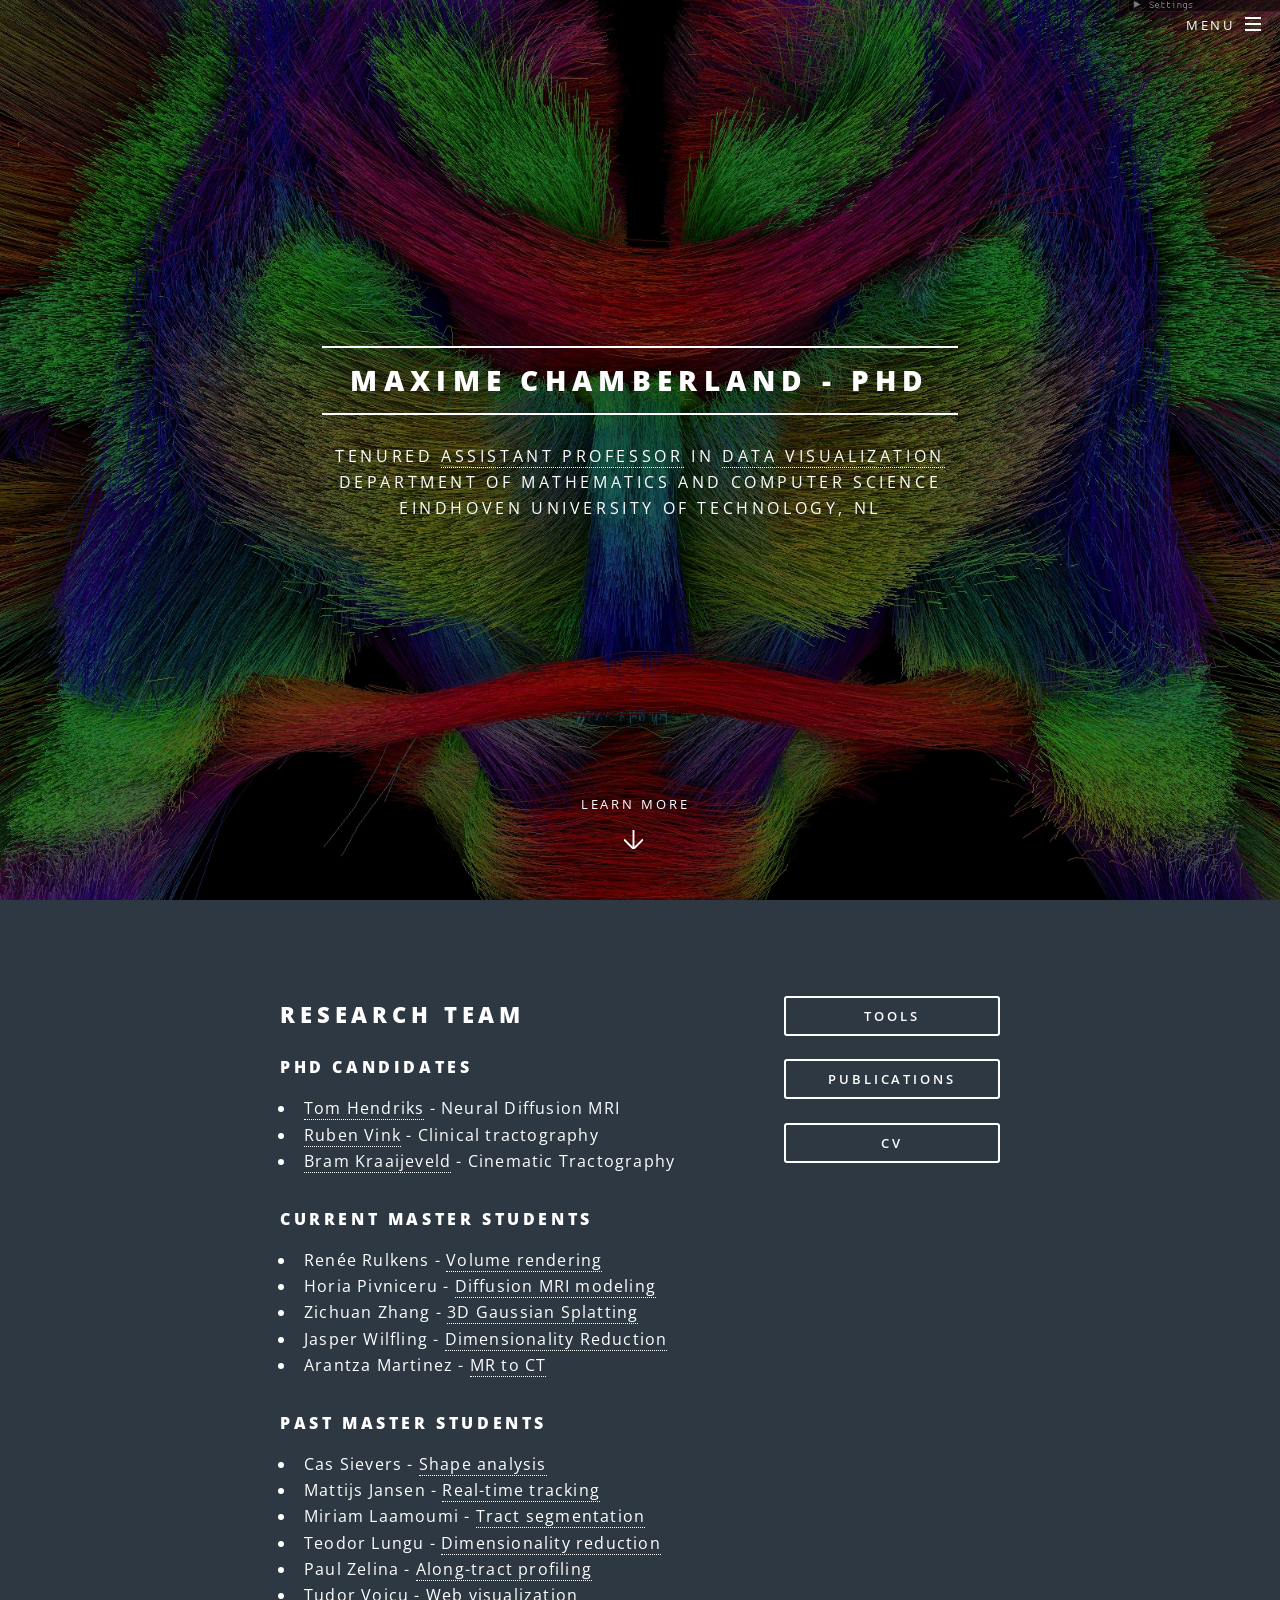
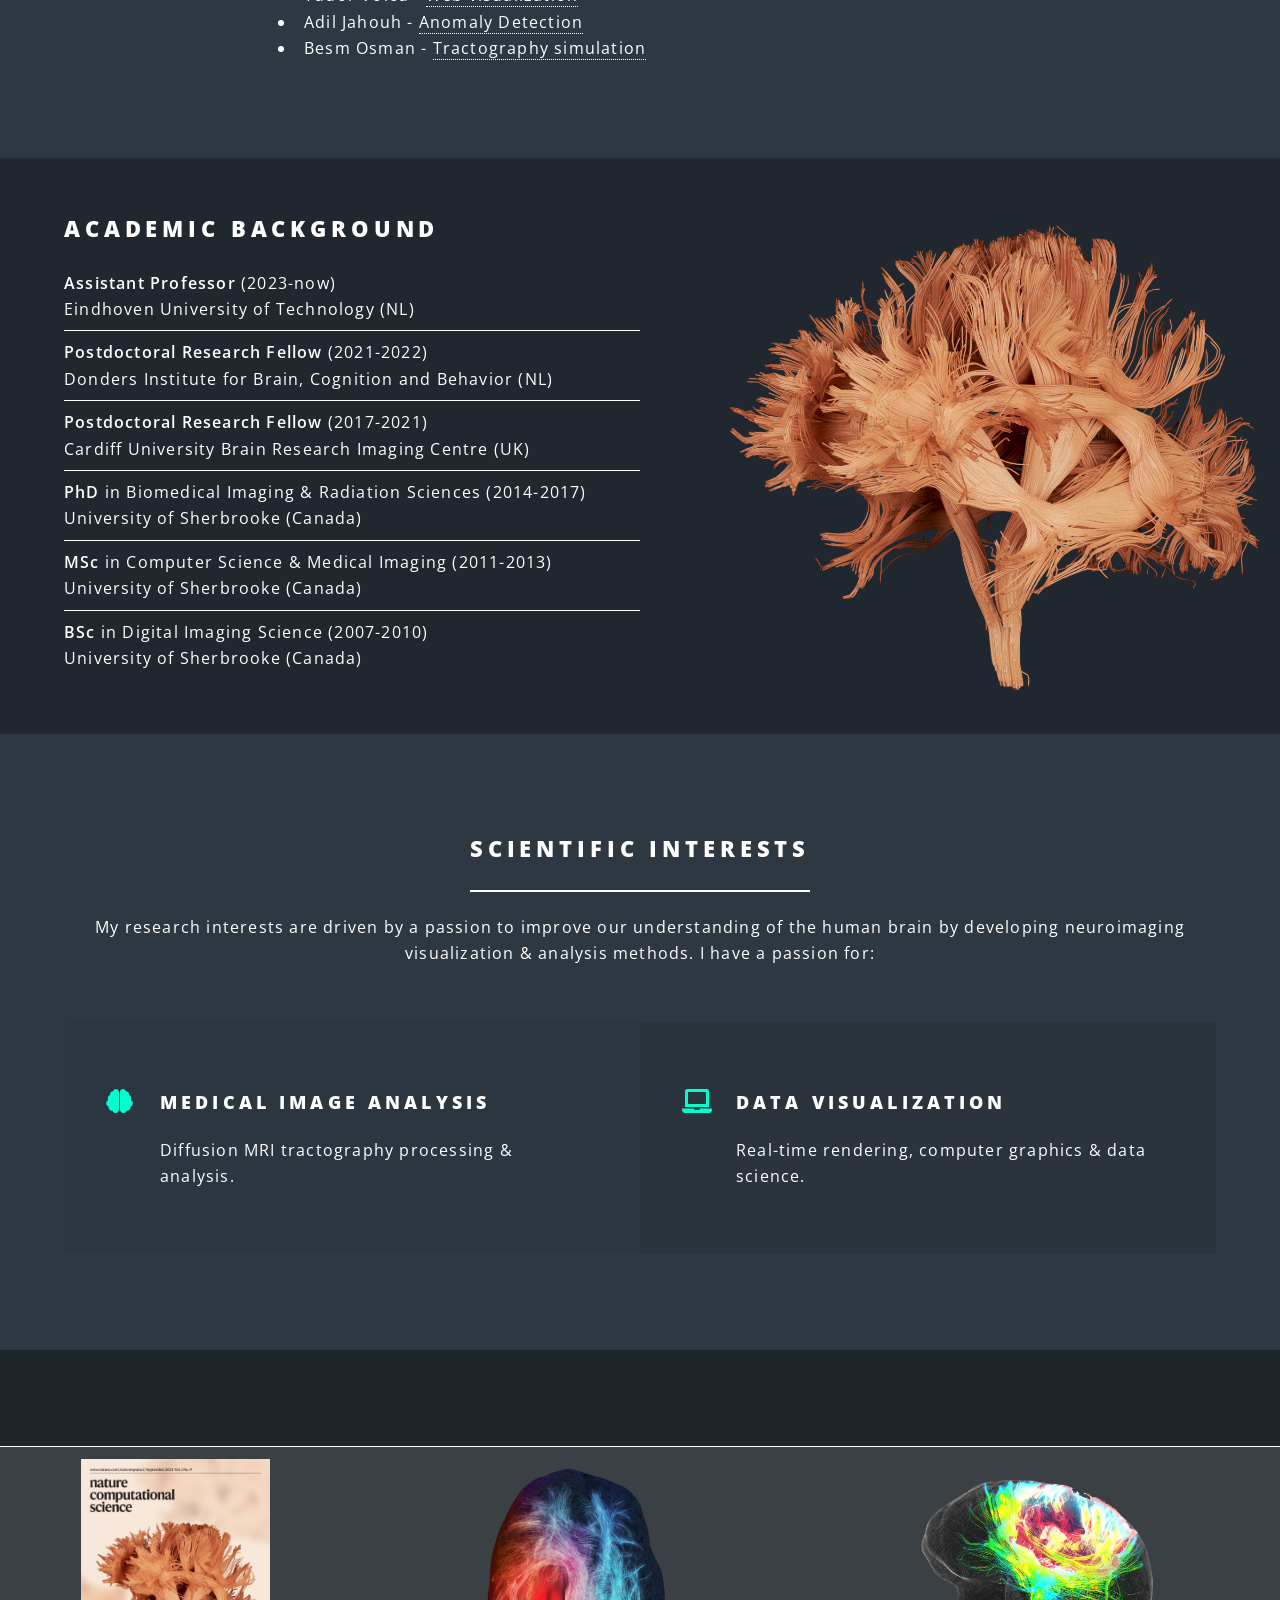
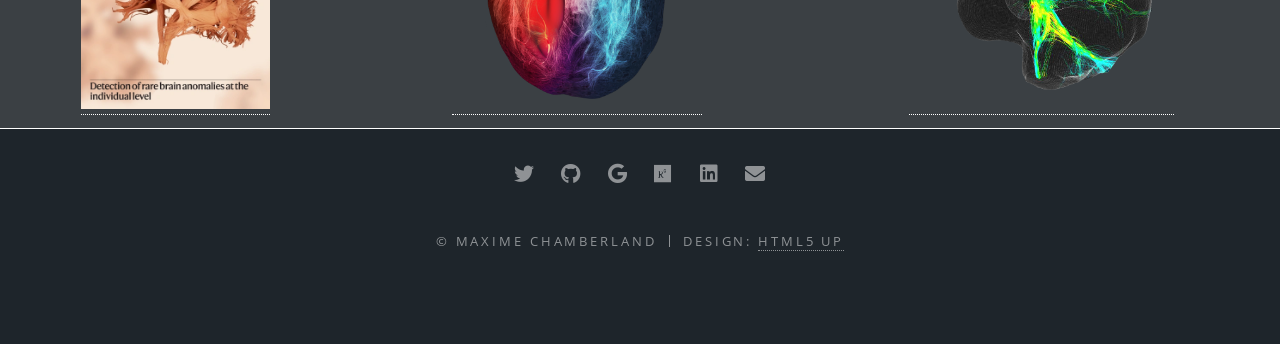
==== commit f7c9f679: "update MSC" ====
--- a/index.html
+++ b/index.html
@@ -61,8 +61,11 @@
 								</ul>
 								<h4>Current Master students</h4>
 								<ul>
-									<li>Renée Rulkens - <a href="https://vis.win.tue.nl/masterprojects/177/">Volume rendering</a></li>
-									<li>Horia Pivniceru - <a href="https://vis.win.tue.nl/masterprojects/176/">Diffusion MRI modeling</a></li>
+									<li>Renée Rulkens - <a href="https://vis.win.tue.nl/masterprojects/176/">Volume rendering</a></li>
+									<li>Horia Pivniceru - <a href="https://vis.win.tue.nl/masterprojects/177/">Diffusion MRI modeling</a></li>
+									<li>Zichuan Zhang - <a href="https://vis.win.tue.nl/masterprojects/195/">3D Gaussian Splatting</a></li>
+									<li>Jasper Wilfling - <a href="https://vis.win.tue.nl/masterprojects/208/">Dimensionality Reduction</a></li>
+									<li>Arantza Martinez - <a href="https://vis.win.tue.nl/masterprojects/198/">MR to CT</a></li>
 								</ul>
 								<h4>Past Master students</h4>
 								<ul>
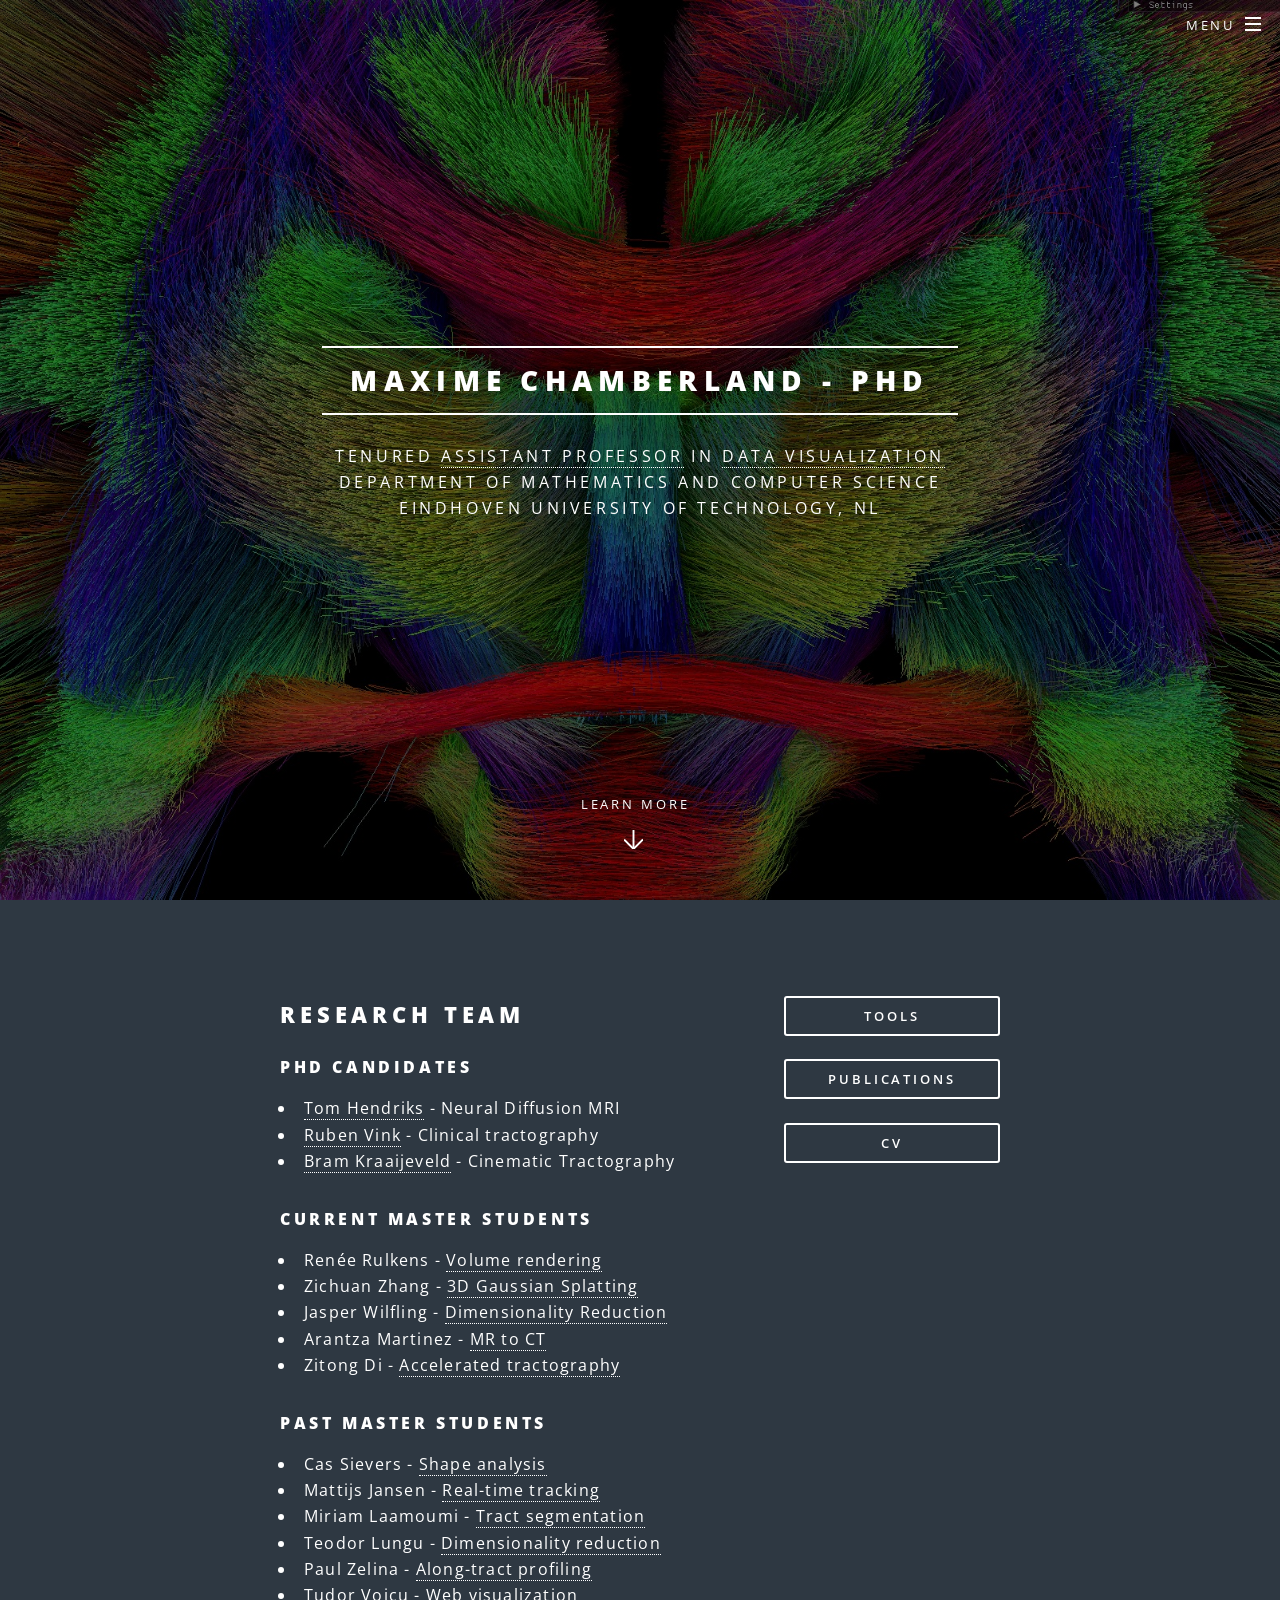
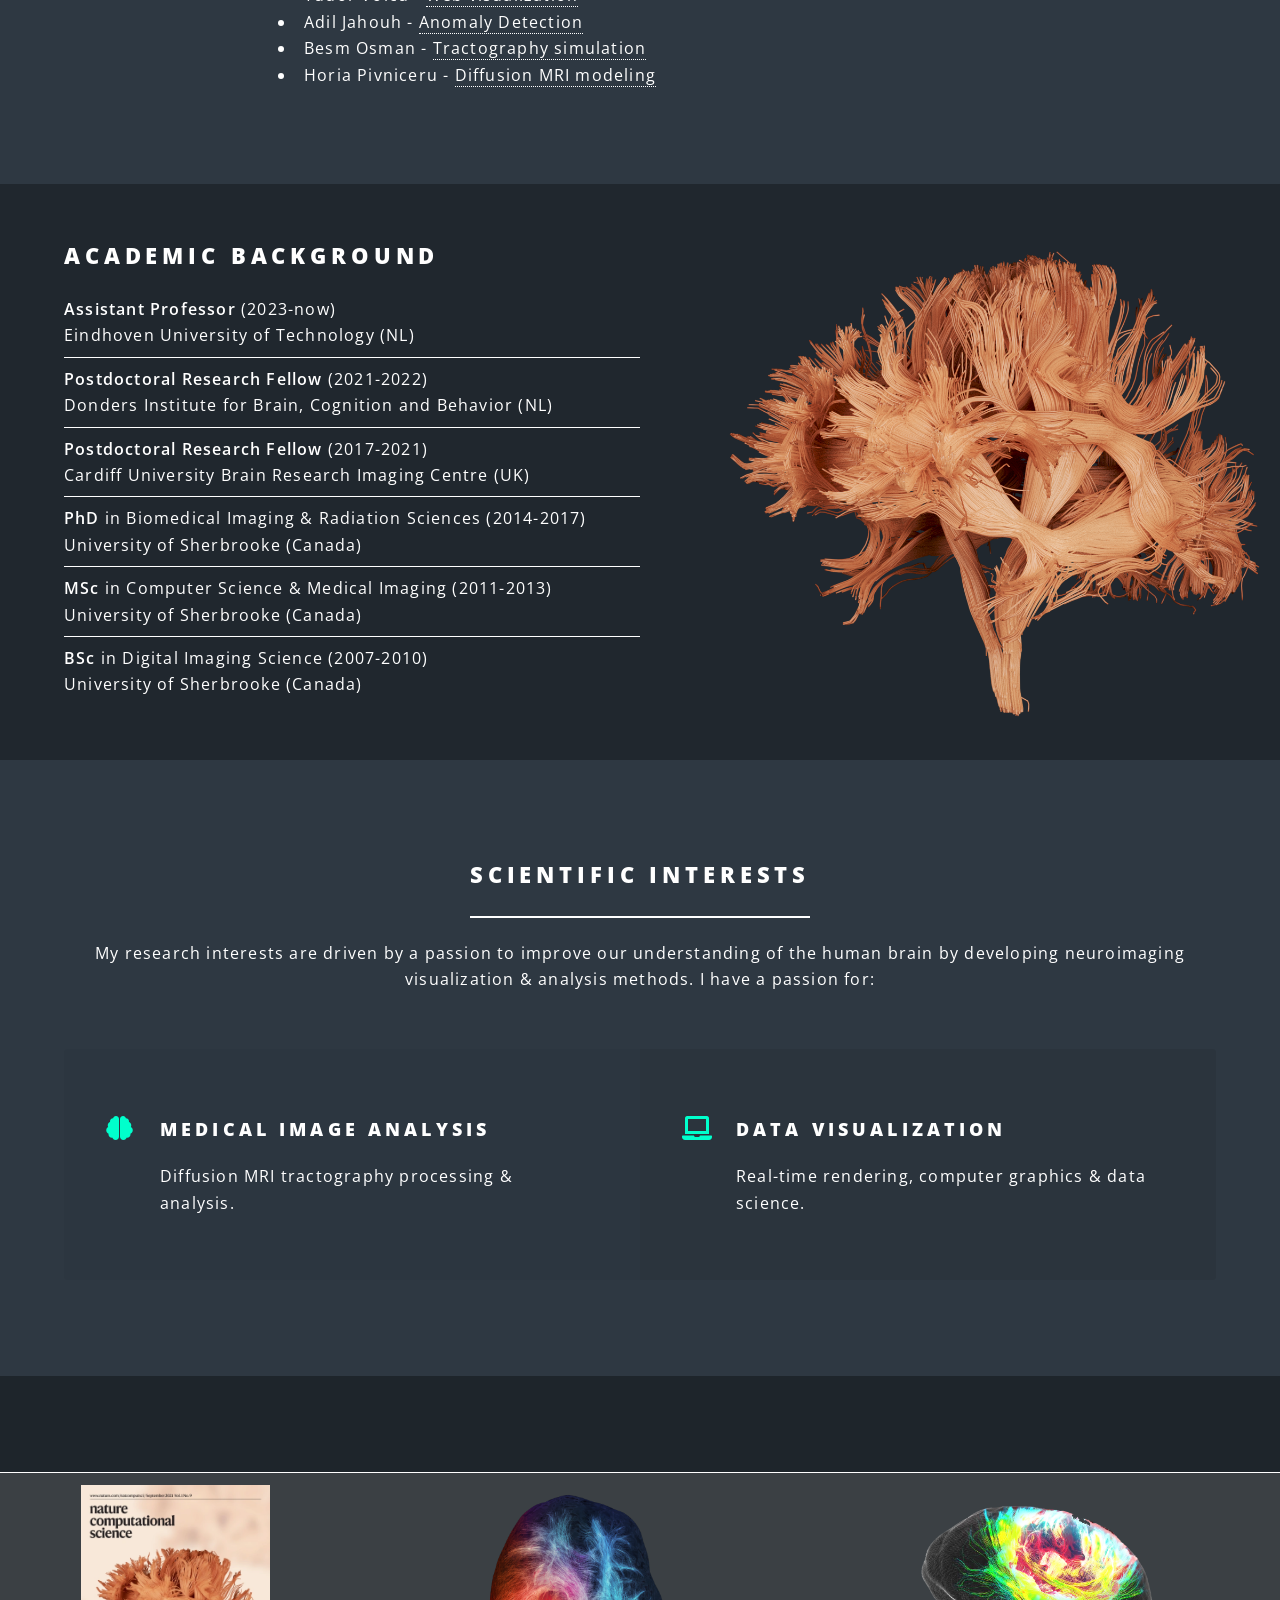
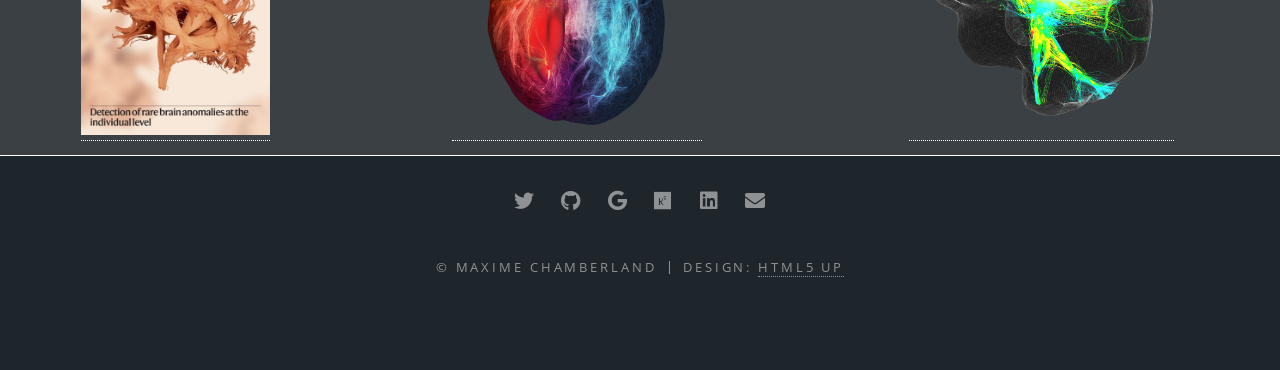
==== commit a7cd5a6f: "update msc" ====
--- a/index.html
+++ b/index.html
@@ -62,10 +62,10 @@
 								<h4>Current Master students</h4>
 								<ul>
 									<li>Renée Rulkens - <a href="https://vis.win.tue.nl/masterprojects/176/">Volume rendering</a></li>
-									<li>Horia Pivniceru - <a href="https://vis.win.tue.nl/masterprojects/177/">Diffusion MRI modeling</a></li>
 									<li>Zichuan Zhang - <a href="https://vis.win.tue.nl/masterprojects/195/">3D Gaussian Splatting</a></li>
 									<li>Jasper Wilfling - <a href="https://vis.win.tue.nl/masterprojects/208/">Dimensionality Reduction</a></li>
 									<li>Arantza Martinez - <a href="https://vis.win.tue.nl/masterprojects/198/">MR to CT</a></li>
+									<li>Zitong Di - <a href="https://vis.win.tue.nl/masterprojects/193/">Accelerated tractography</a></li>
 								</ul>
 								<h4>Past Master students</h4>
 								<ul>
@@ -77,6 +77,7 @@
 									<li>Tudor Voicu - <a href="https://vis.win.tue.nl/masterprojects/132/">Web visualization</a></li>
 									<li>Adil Jahouh - <a href="https://vis.win.tue.nl/masterprojects/121/">Anomaly Detection</a></li>
 									<li>Besm Osman - <a href="https://vis.win.tue.nl/masterprojects/173/">Tractography simulation</a></li>
+									<li>Horia Pivniceru - <a href="https://vis.win.tue.nl/masterprojects/177/">Diffusion MRI modeling</a></li>
 								</ul>
 							</header>
 							<ul class="actions stacked">
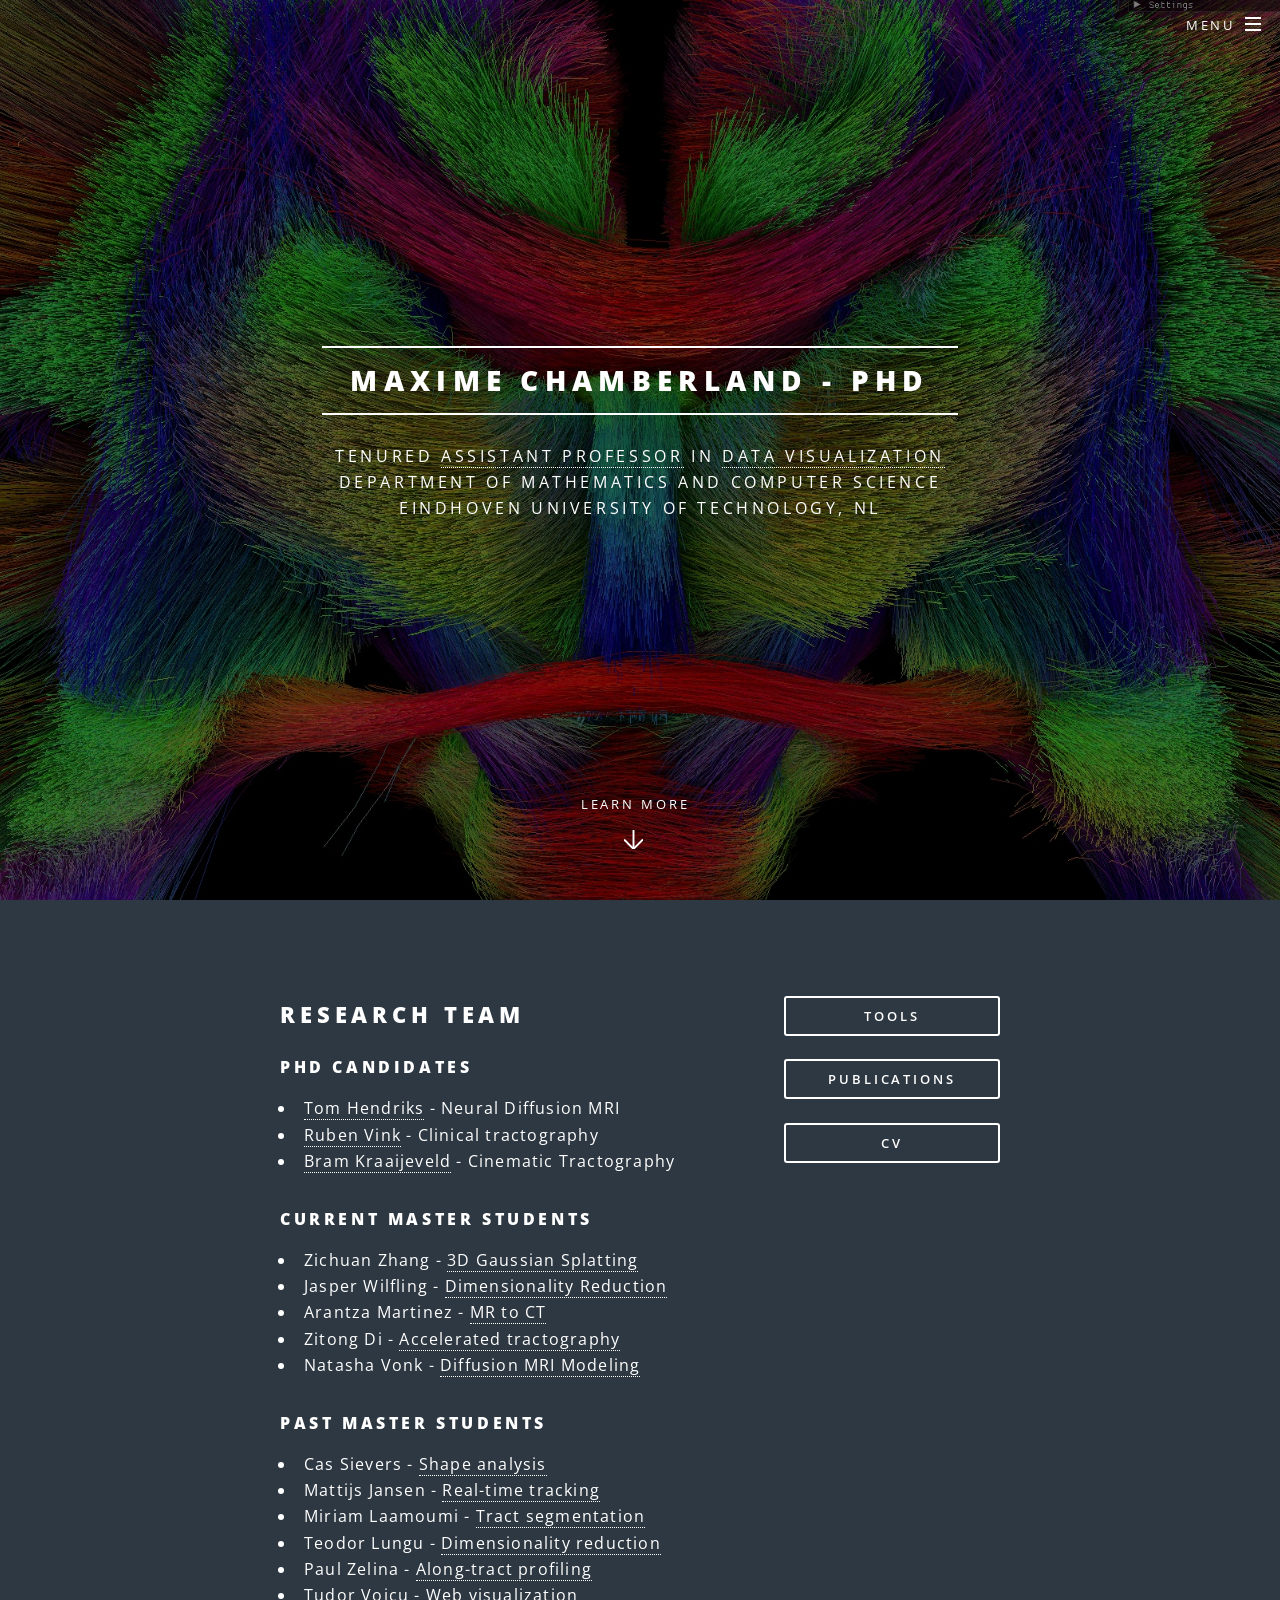
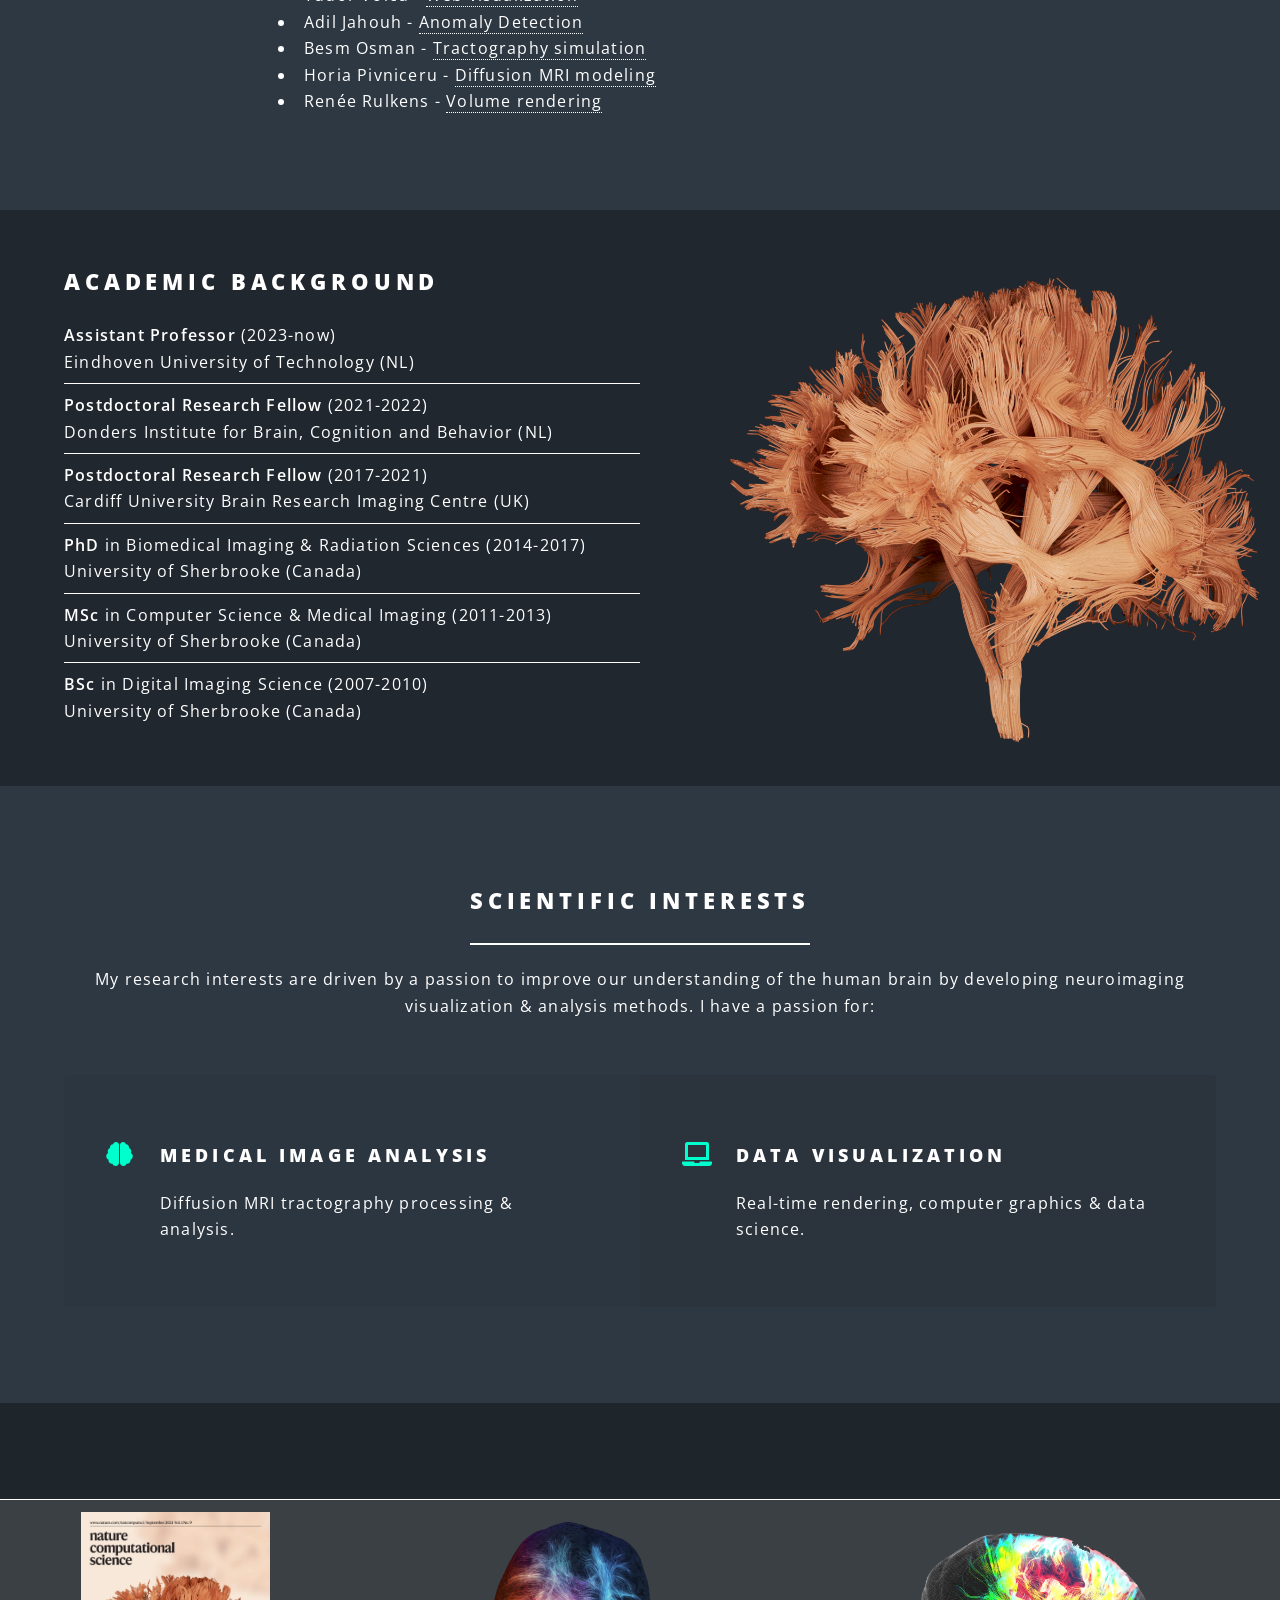
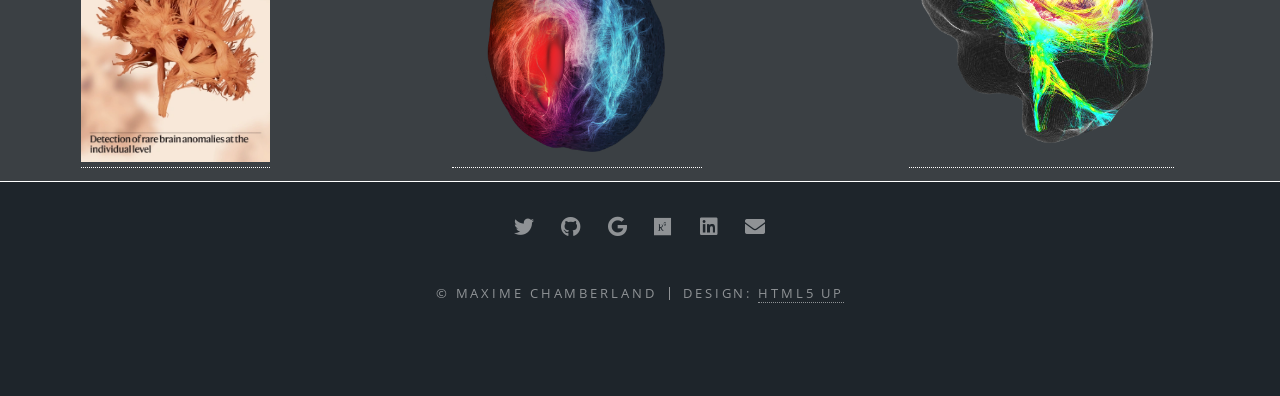
==== commit 57a2d1fc: "Update index.html" ====
--- a/index.html
+++ b/index.html
@@ -61,11 +61,11 @@
 								</ul>
 								<h4>Current Master students</h4>
 								<ul>
-									<li>Renée Rulkens - <a href="https://vis.win.tue.nl/masterprojects/176/">Volume rendering</a></li>
 									<li>Zichuan Zhang - <a href="https://vis.win.tue.nl/masterprojects/195/">3D Gaussian Splatting</a></li>
 									<li>Jasper Wilfling - <a href="https://vis.win.tue.nl/masterprojects/208/">Dimensionality Reduction</a></li>
 									<li>Arantza Martinez - <a href="https://vis.win.tue.nl/masterprojects/198/">MR to CT</a></li>
 									<li>Zitong Di - <a href="https://vis.win.tue.nl/masterprojects/193/">Accelerated tractography</a></li>
+									<li>Natasha Vonk - <a href="https://vis.win.tue.nl/masterprojects/189/">Diffusion MRI Modeling</a></li>
 								</ul>
 								<h4>Past Master students</h4>
 								<ul>
@@ -78,6 +78,7 @@
 									<li>Adil Jahouh - <a href="https://vis.win.tue.nl/masterprojects/121/">Anomaly Detection</a></li>
 									<li>Besm Osman - <a href="https://vis.win.tue.nl/masterprojects/173/">Tractography simulation</a></li>
 									<li>Horia Pivniceru - <a href="https://vis.win.tue.nl/masterprojects/177/">Diffusion MRI modeling</a></li>
+									<li>Renée Rulkens - <a href="https://vis.win.tue.nl/masterprojects/176/">Volume rendering</a></li>
 								</ul>
 							</header>
 							<ul class="actions stacked">
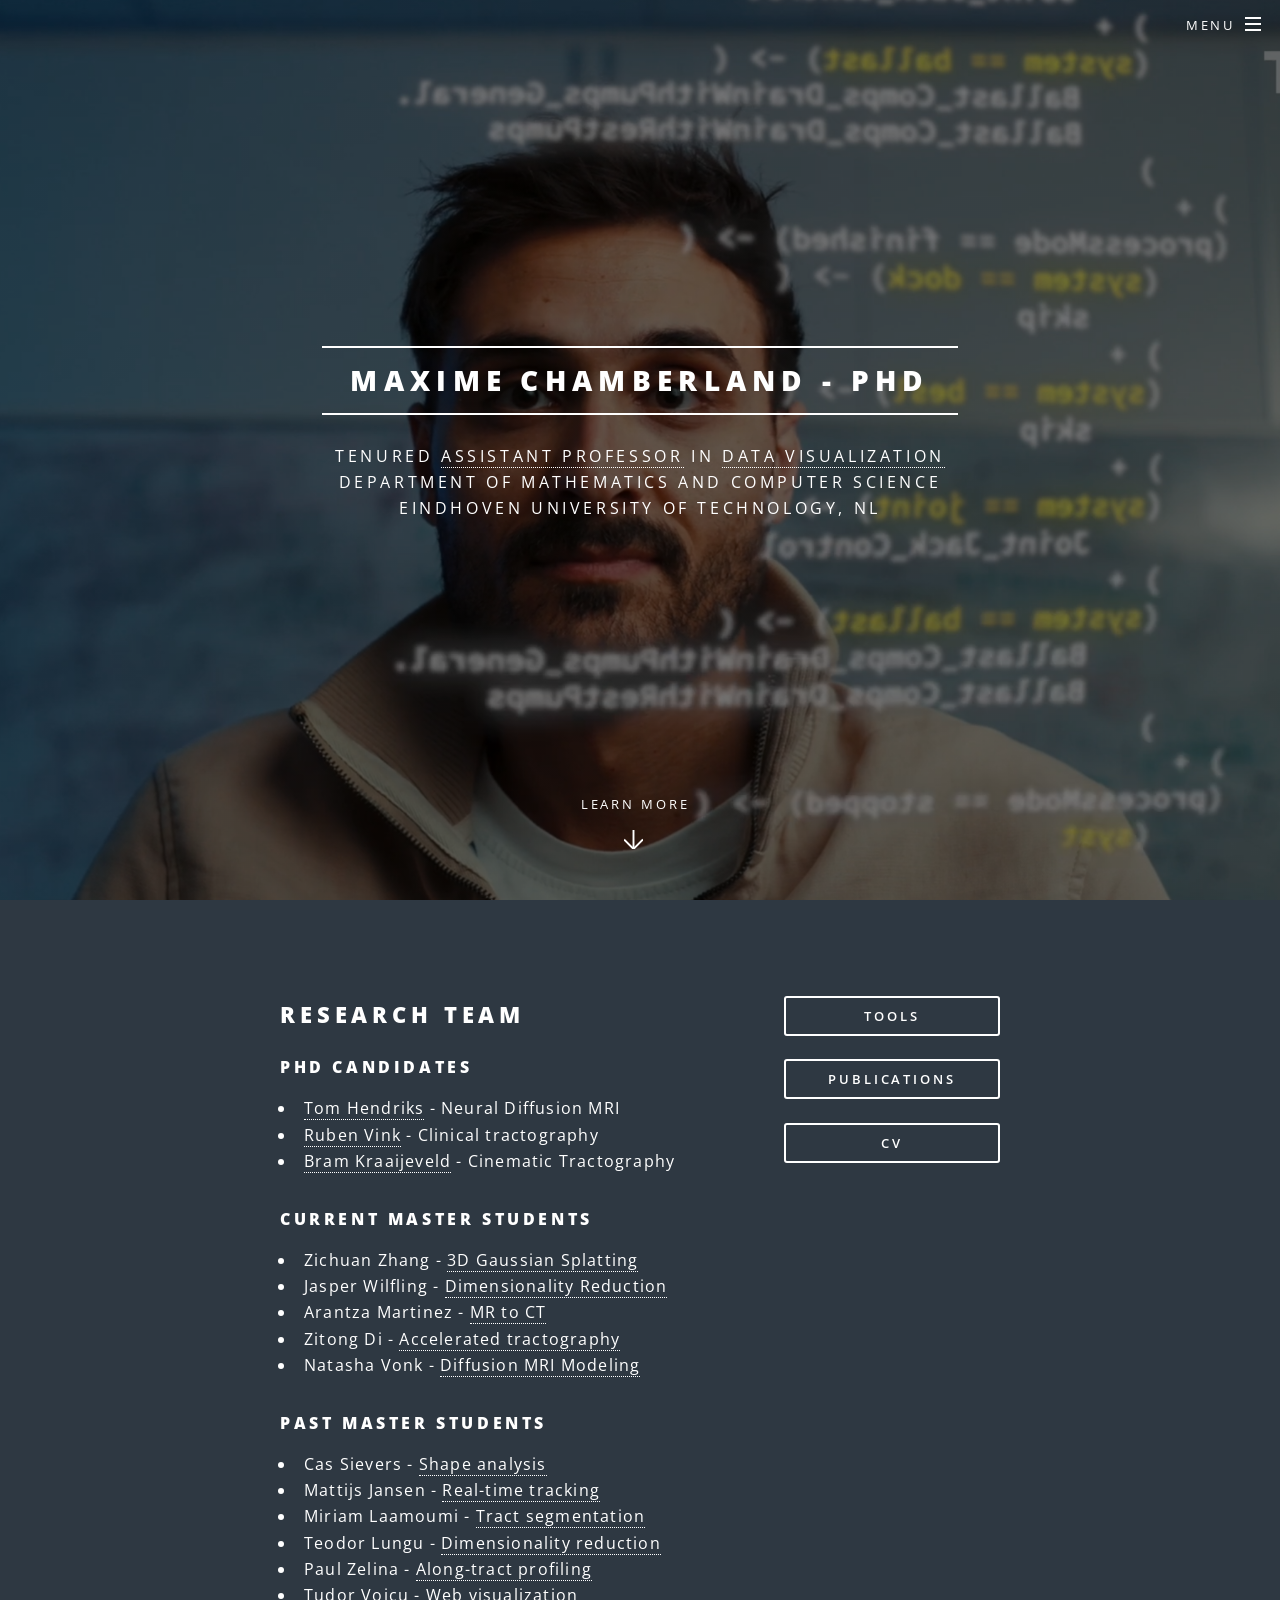
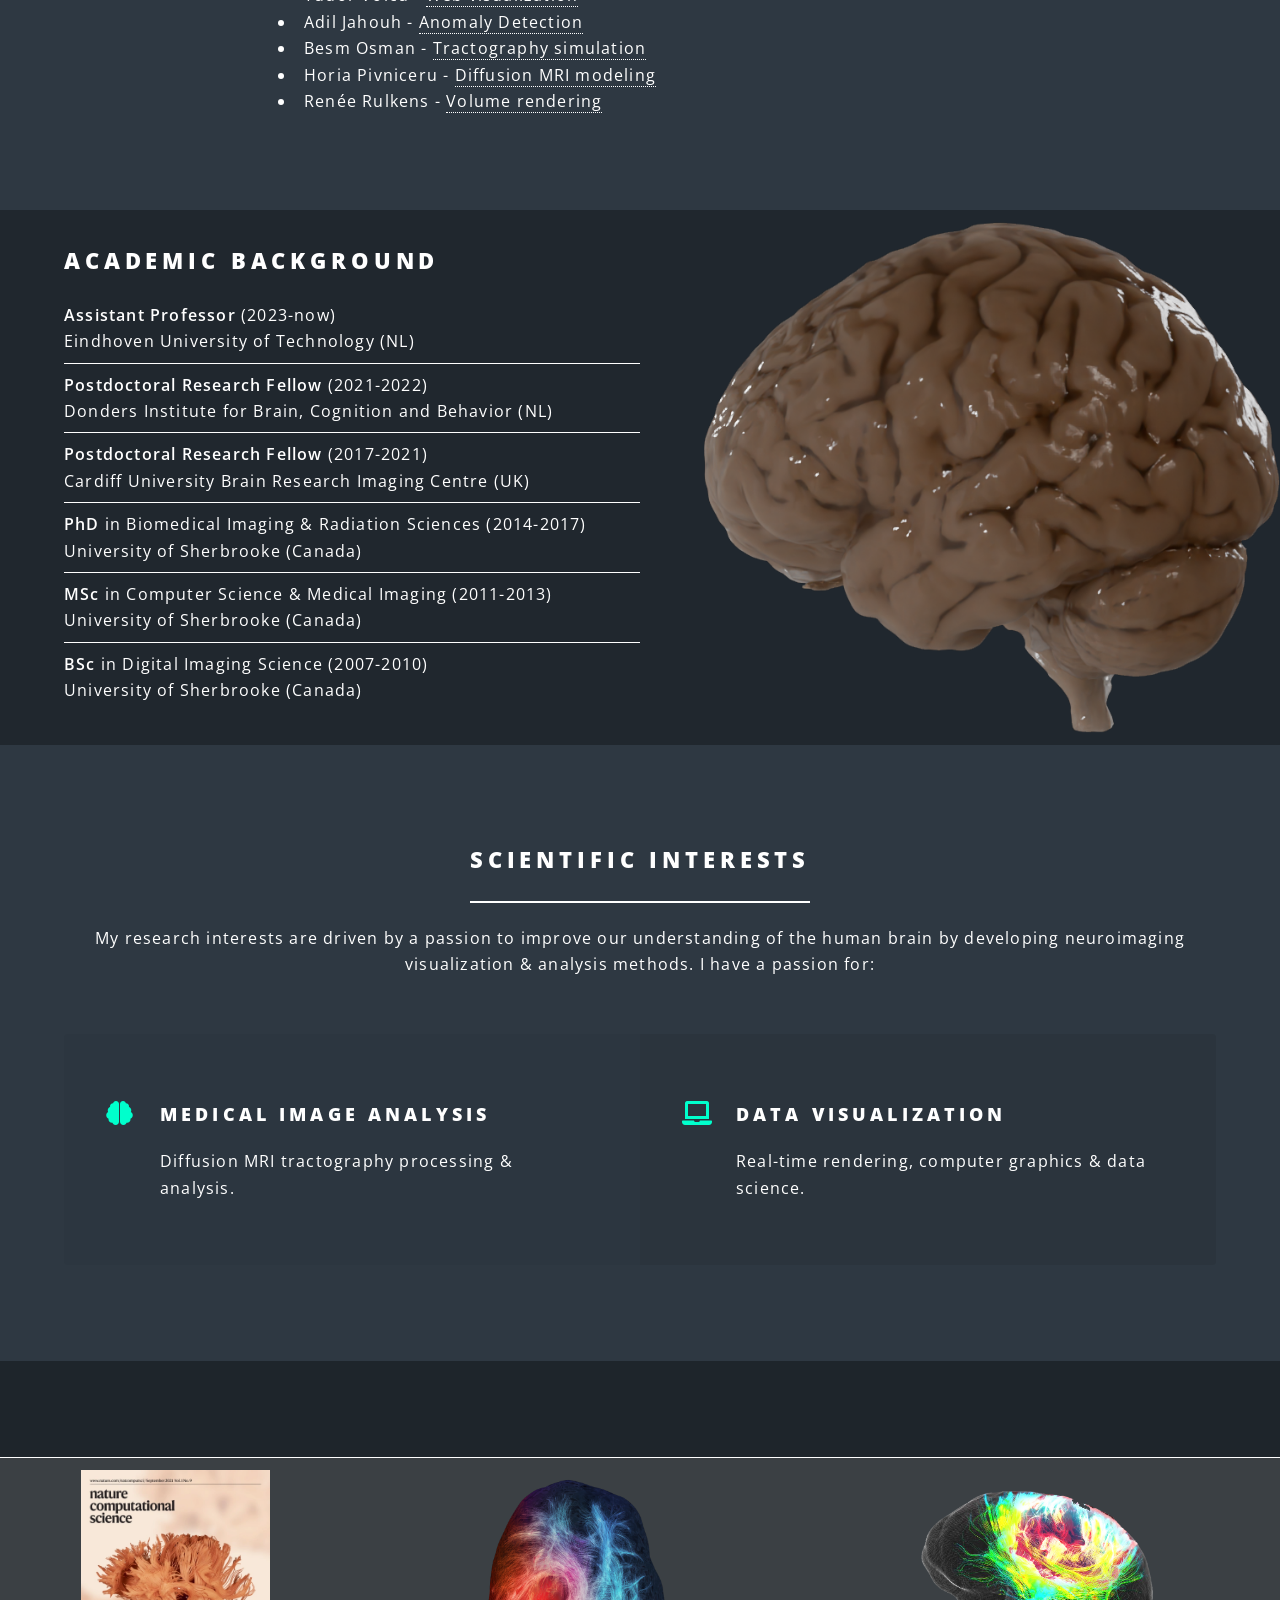
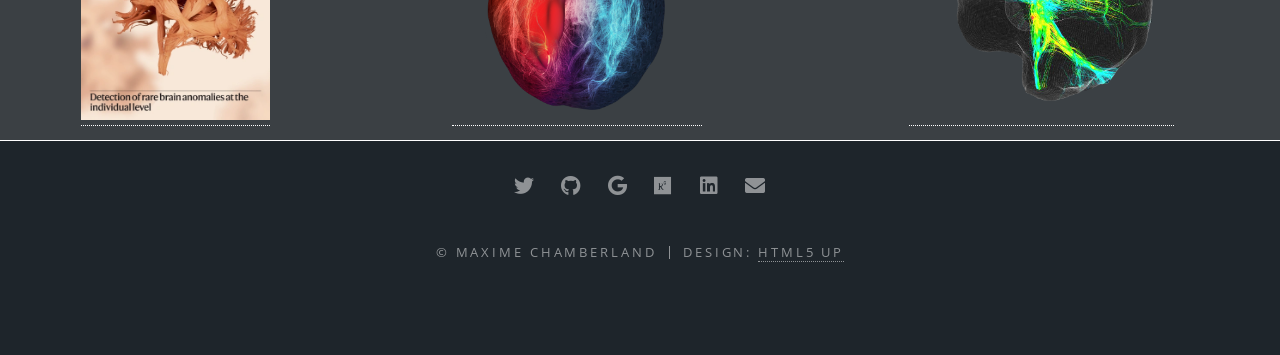
==== commit 5632f278: "update pics" ====
--- a/index.html
+++ b/index.html
@@ -109,7 +109,7 @@
 							</div>
 						</section>-->
 						<section class="spotlight">
-							<div class="image"><img src="images/bundles4.png" alt="" /></div><div class="content">
+							<div class="image"><img src="images/one-transp.png" alt="" /></div><div class="content">
 								<h2>Academic background</h2>
 								<ul class="alt">
 									<li><b>Assistant Professor</b>
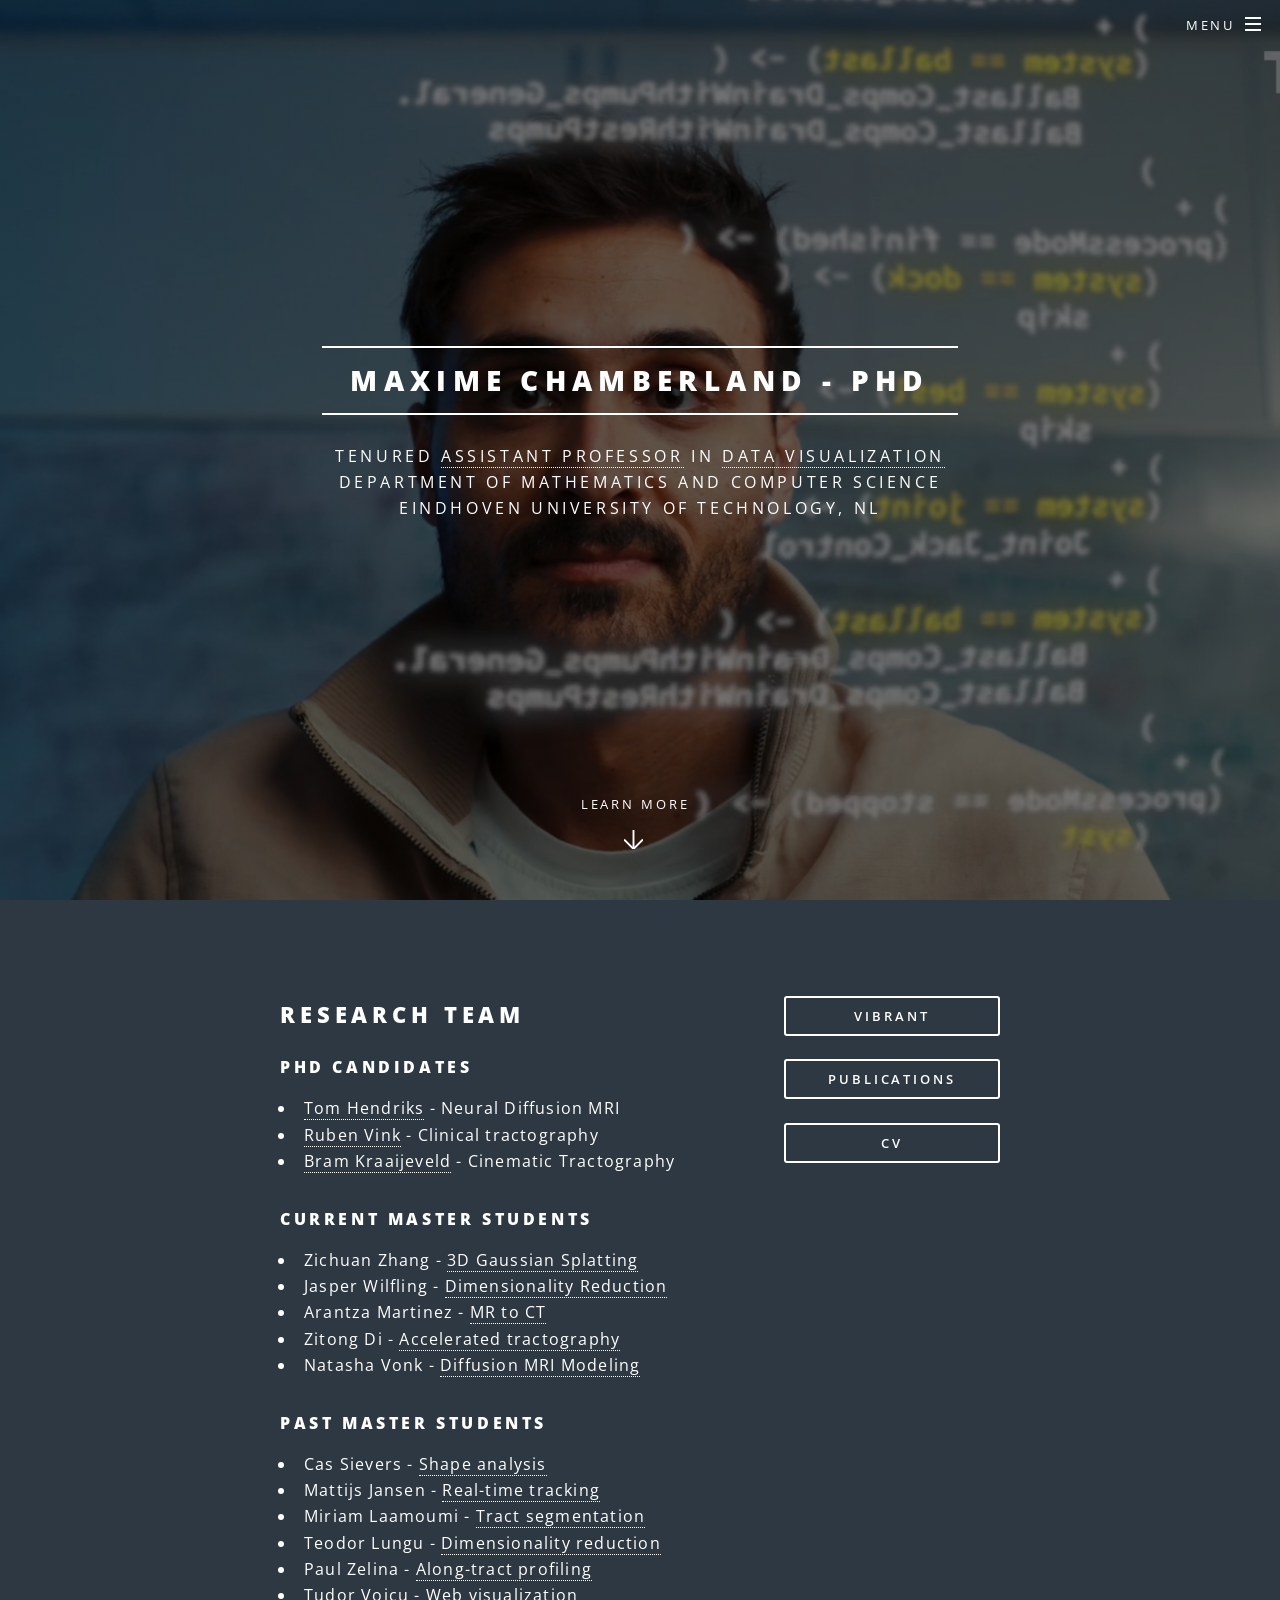
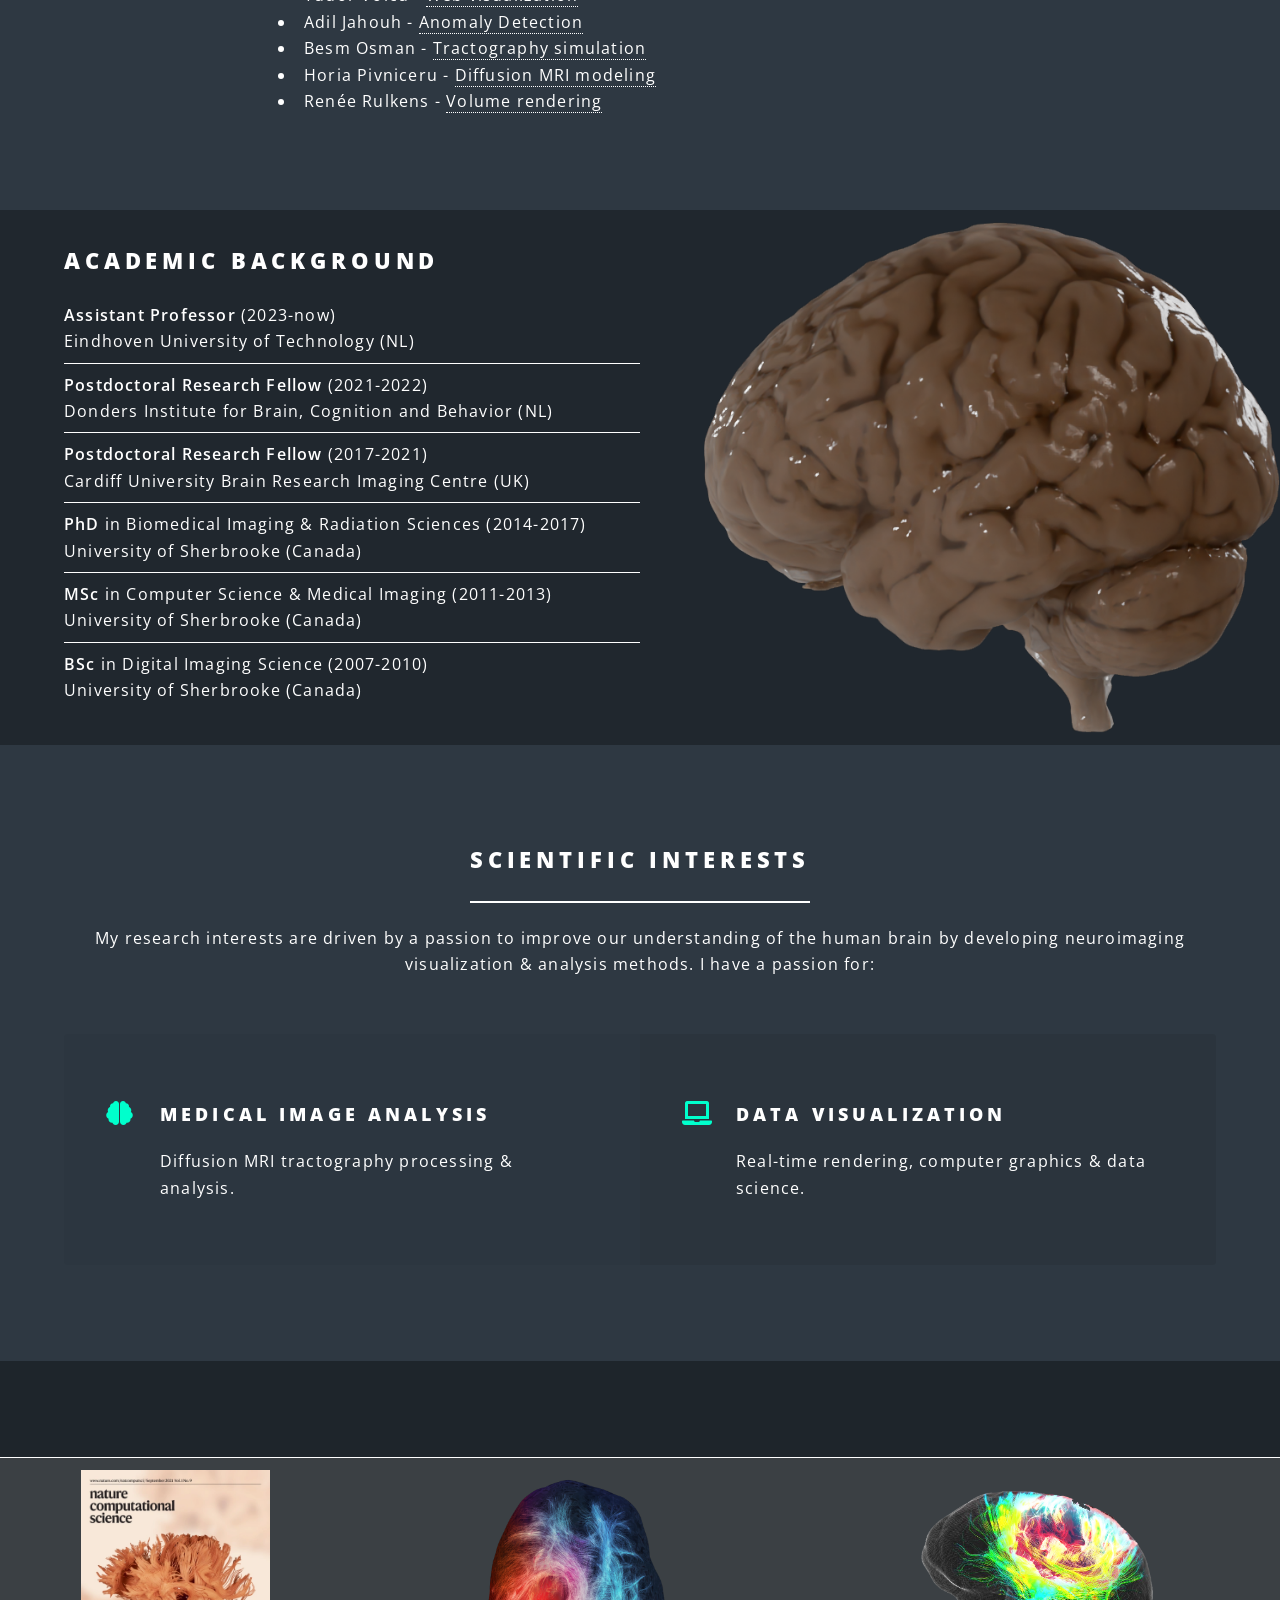
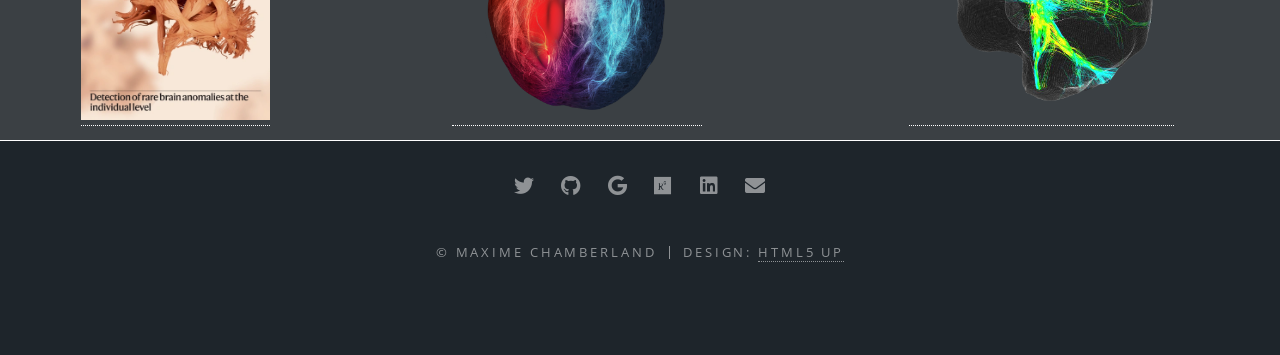
==== commit ec0073f3: "removed tools and changed photo gallery" ====
--- a/index.html
+++ b/index.html
@@ -82,7 +82,7 @@
 								</ul>
 							</header>
 							<ul class="actions stacked">
-								<li><a href="tools.html" class="button fit">Tools</a></li>
+								<li><a href="https://github.com/as-the-crow-flies/vibrant" class="button fit">VIBRANT</a></li>
 								<li><a href="https://scholar.google.com/citations?user=7wq30k4AAAAJ&hl=en" class="button fit">Publications</a></li>
 								<li><a href="cv.pdf" class="button fit">CV</a></li>
 							</ul>
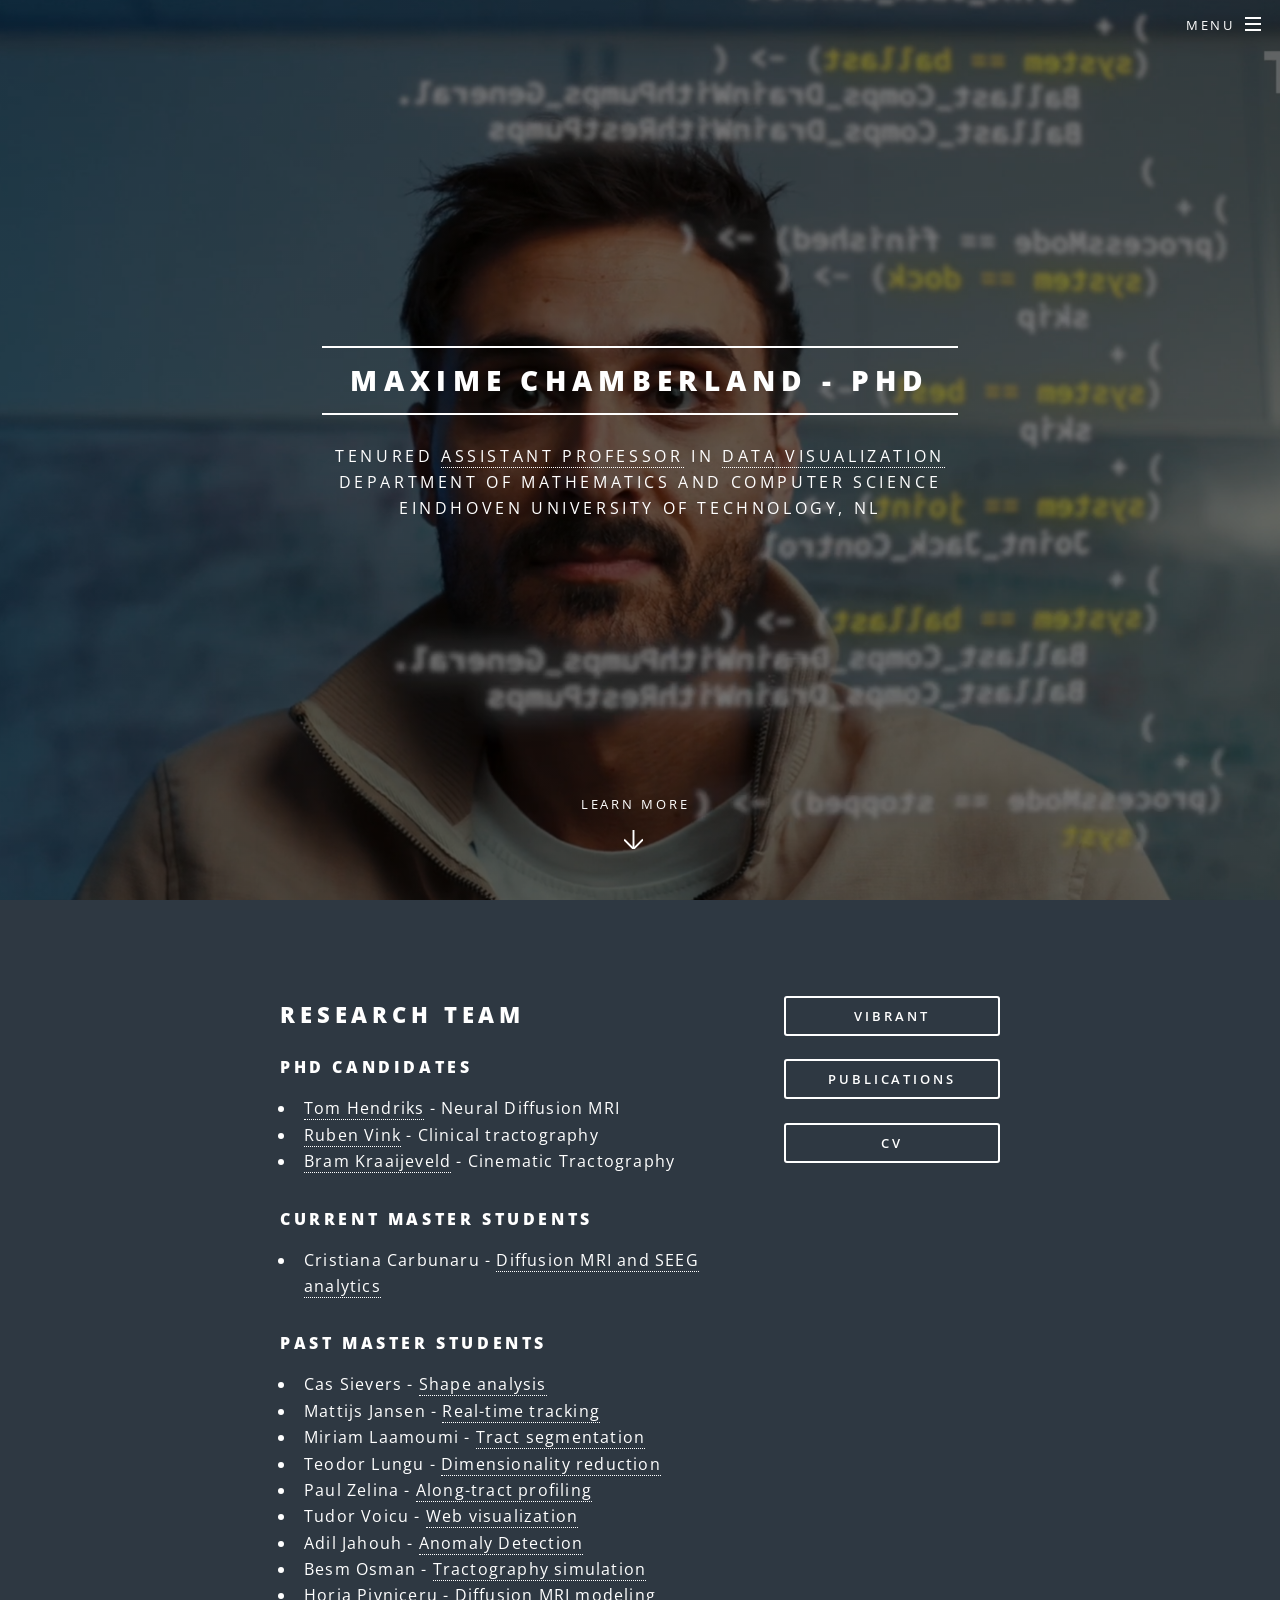
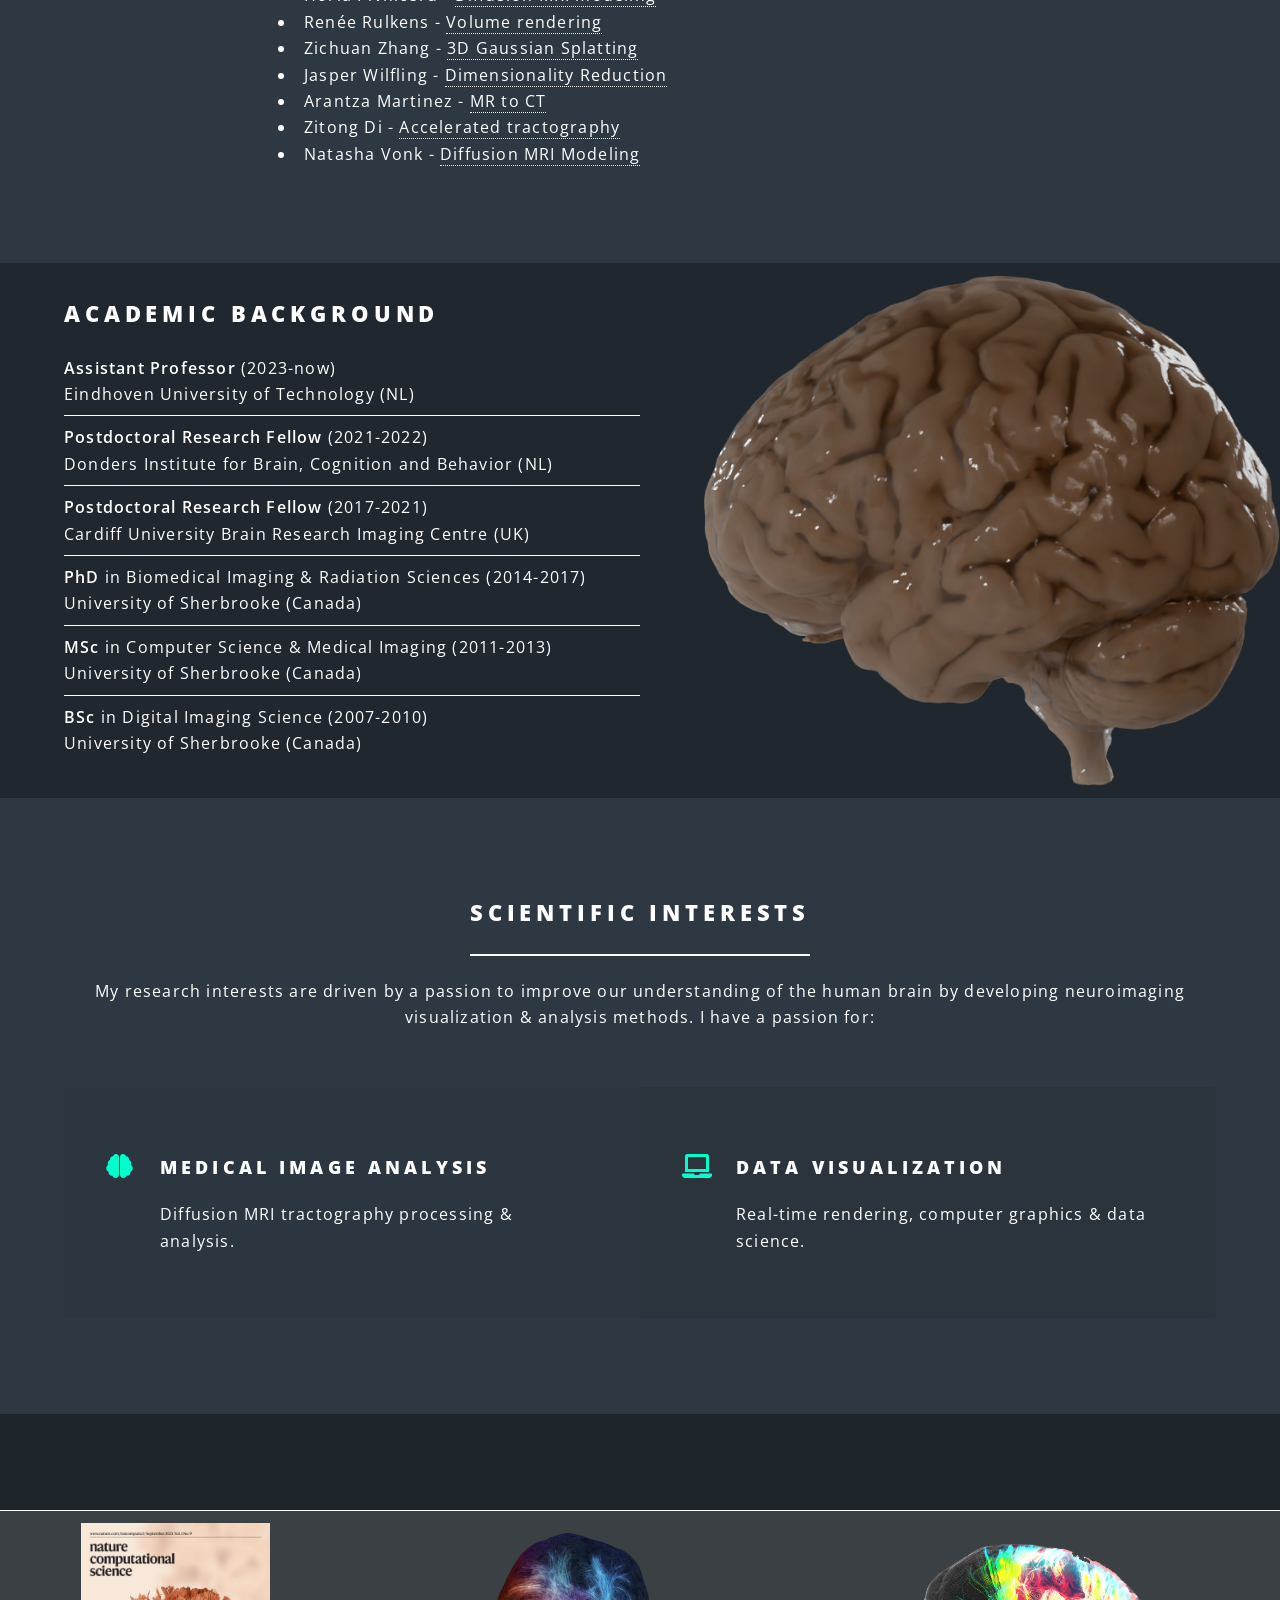
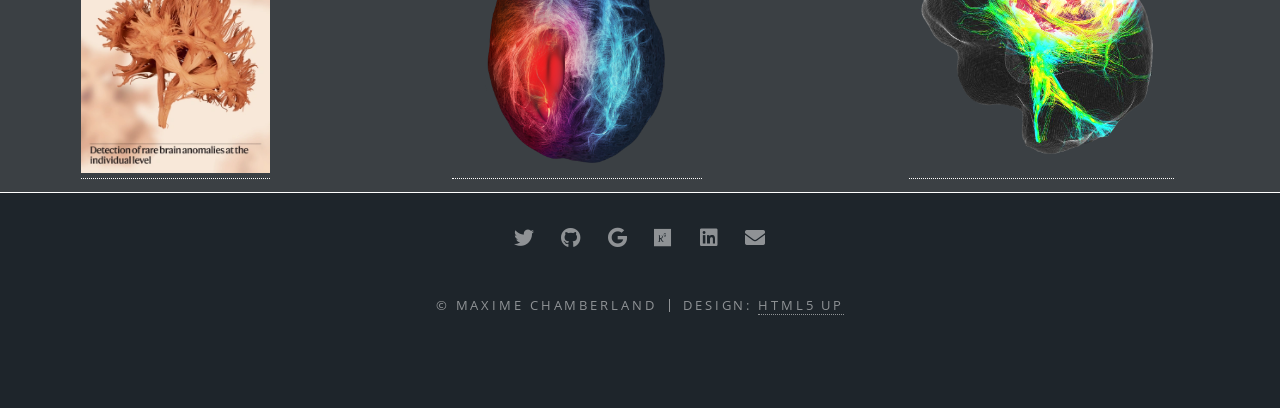
==== commit a7d98565: "Update index.html" ====
--- a/index.html
+++ b/index.html
@@ -61,11 +61,7 @@
 								</ul>
 								<h4>Current Master students</h4>
 								<ul>
-									<li>Zichuan Zhang - <a href="https://vis.win.tue.nl/masterprojects/195/">3D Gaussian Splatting</a></li>
-									<li>Jasper Wilfling - <a href="https://vis.win.tue.nl/masterprojects/208/">Dimensionality Reduction</a></li>
-									<li>Arantza Martinez - <a href="https://vis.win.tue.nl/masterprojects/198/">MR to CT</a></li>
-									<li>Zitong Di - <a href="https://vis.win.tue.nl/masterprojects/193/">Accelerated tractography</a></li>
-									<li>Natasha Vonk - <a href="https://vis.win.tue.nl/masterprojects/189/">Diffusion MRI Modeling</a></li>
+									<li>Cristiana Carbunaru - <a href="https://vis.win.tue.nl/masterprojects/230/">Diffusion MRI and SEEG analytics</a></li>
 								</ul>
 								<h4>Past Master students</h4>
 								<ul>
@@ -79,6 +75,11 @@
 									<li>Besm Osman - <a href="https://vis.win.tue.nl/masterprojects/173/">Tractography simulation</a></li>
 									<li>Horia Pivniceru - <a href="https://vis.win.tue.nl/masterprojects/177/">Diffusion MRI modeling</a></li>
 									<li>Renée Rulkens - <a href="https://vis.win.tue.nl/masterprojects/176/">Volume rendering</a></li>
+									<li>Zichuan Zhang - <a href="https://vis.win.tue.nl/masterprojects/195/">3D Gaussian Splatting</a></li>
+									<li>Jasper Wilfling - <a href="https://vis.win.tue.nl/masterprojects/208/">Dimensionality Reduction</a></li>
+									<li>Arantza Martinez - <a href="https://vis.win.tue.nl/masterprojects/198/">MR to CT</a></li>
+									<li>Zitong Di - <a href="https://vis.win.tue.nl/masterprojects/193/">Accelerated tractography</a></li>
+									<li>Natasha Vonk - <a href="https://vis.win.tue.nl/masterprojects/189/">Diffusion MRI Modeling</a></li>
 								</ul>
 							</header>
 							<ul class="actions stacked">
